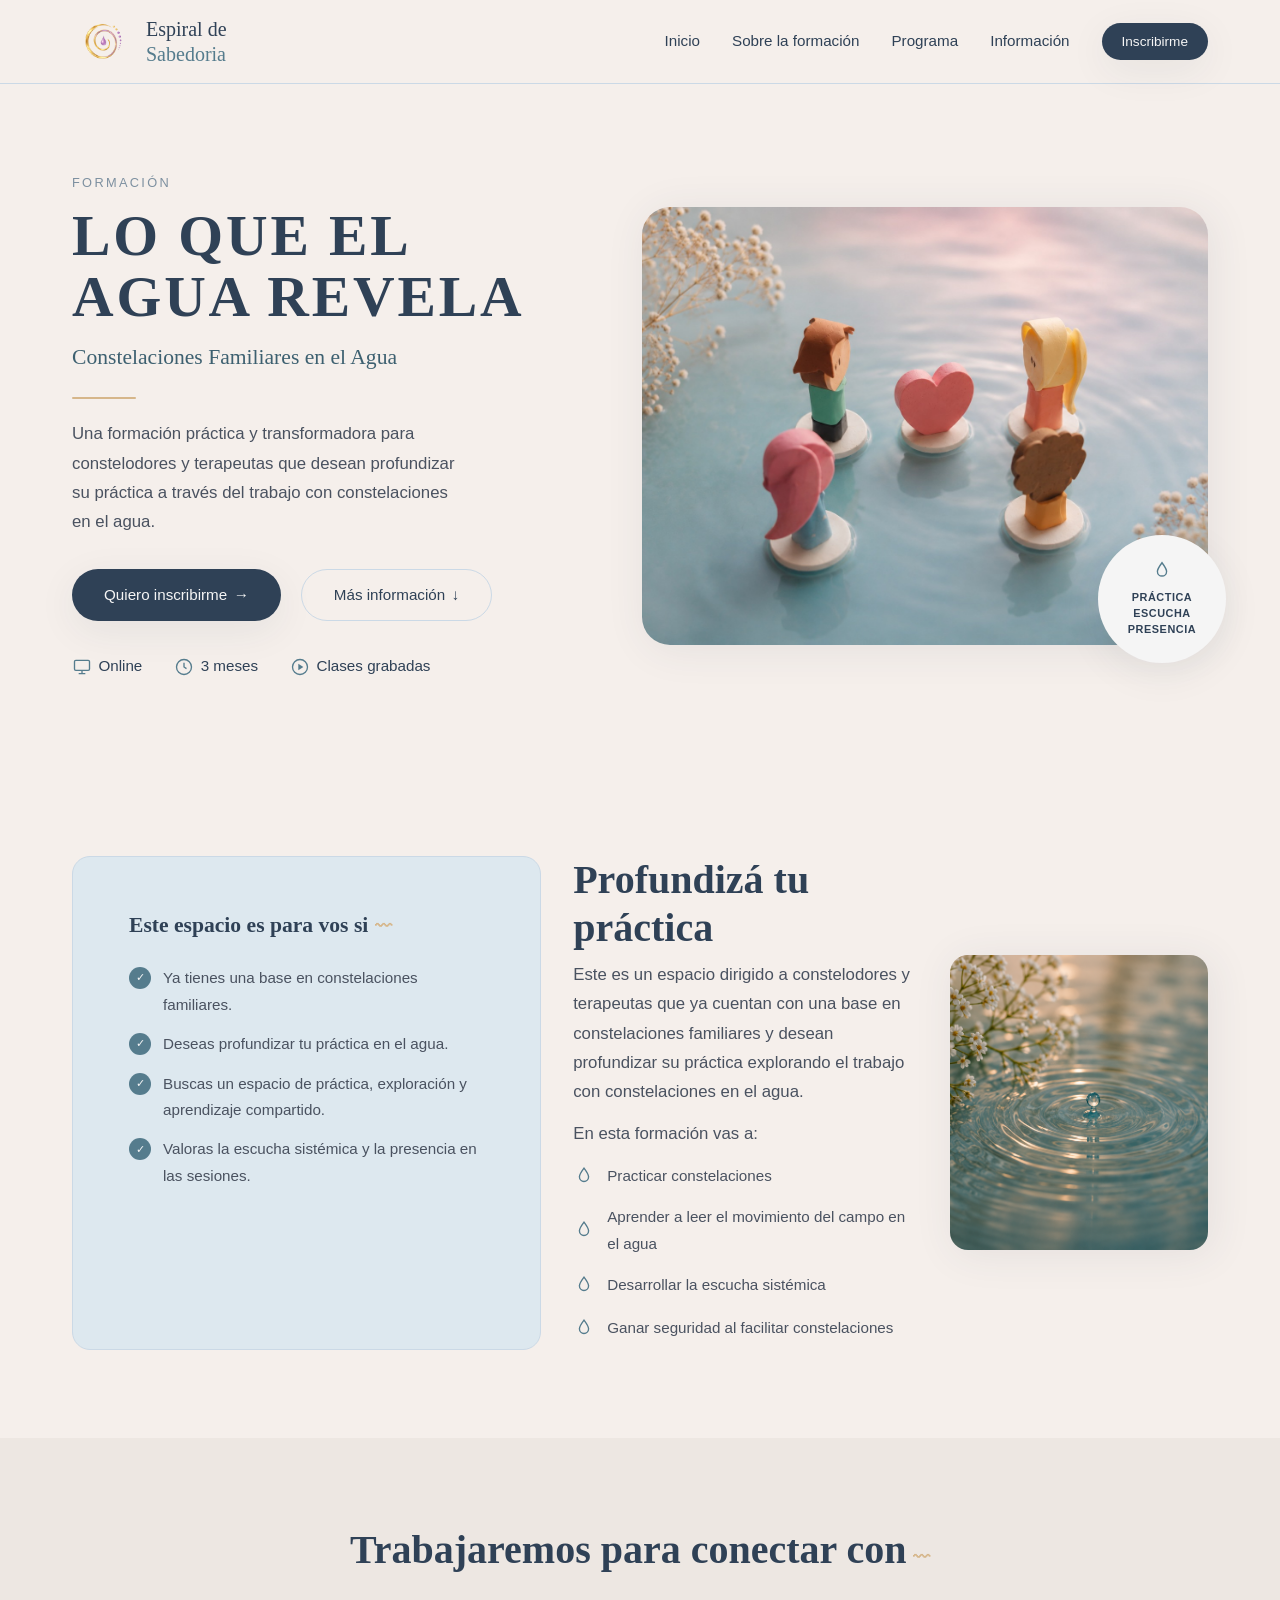
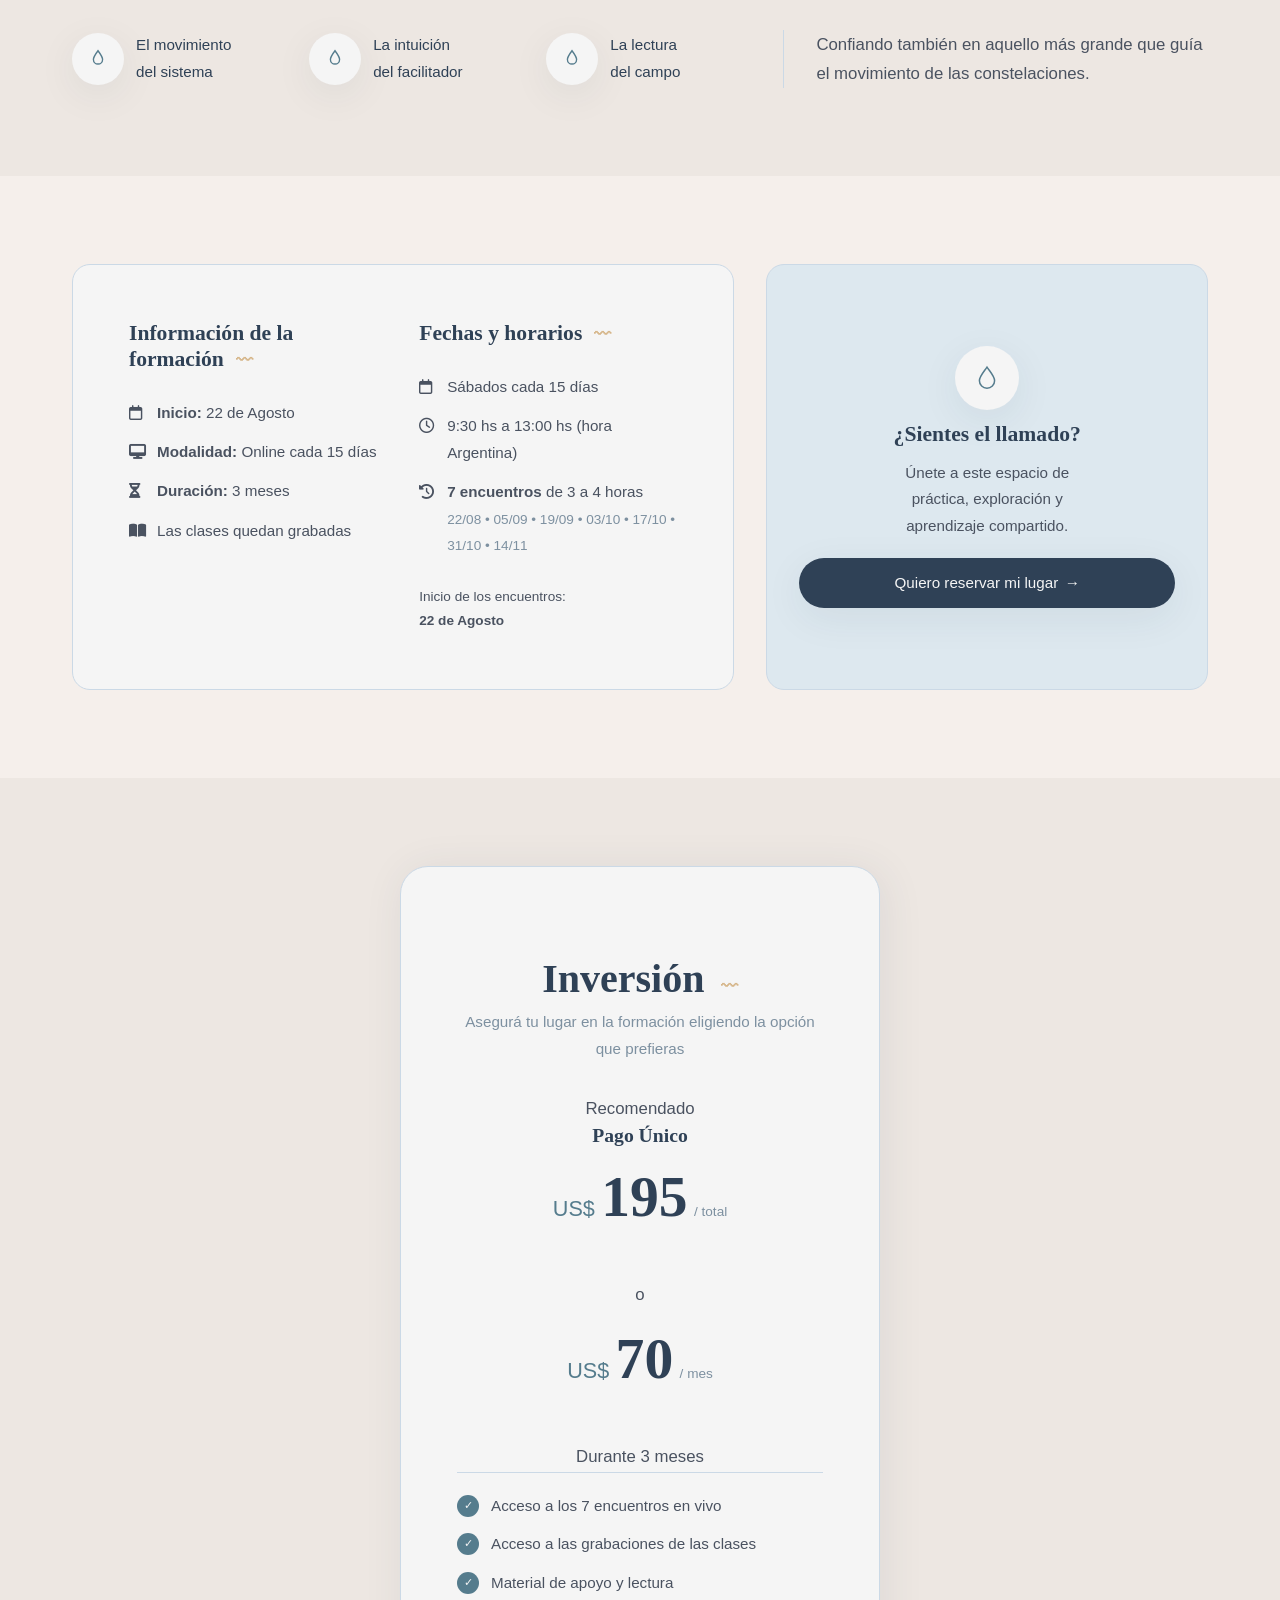
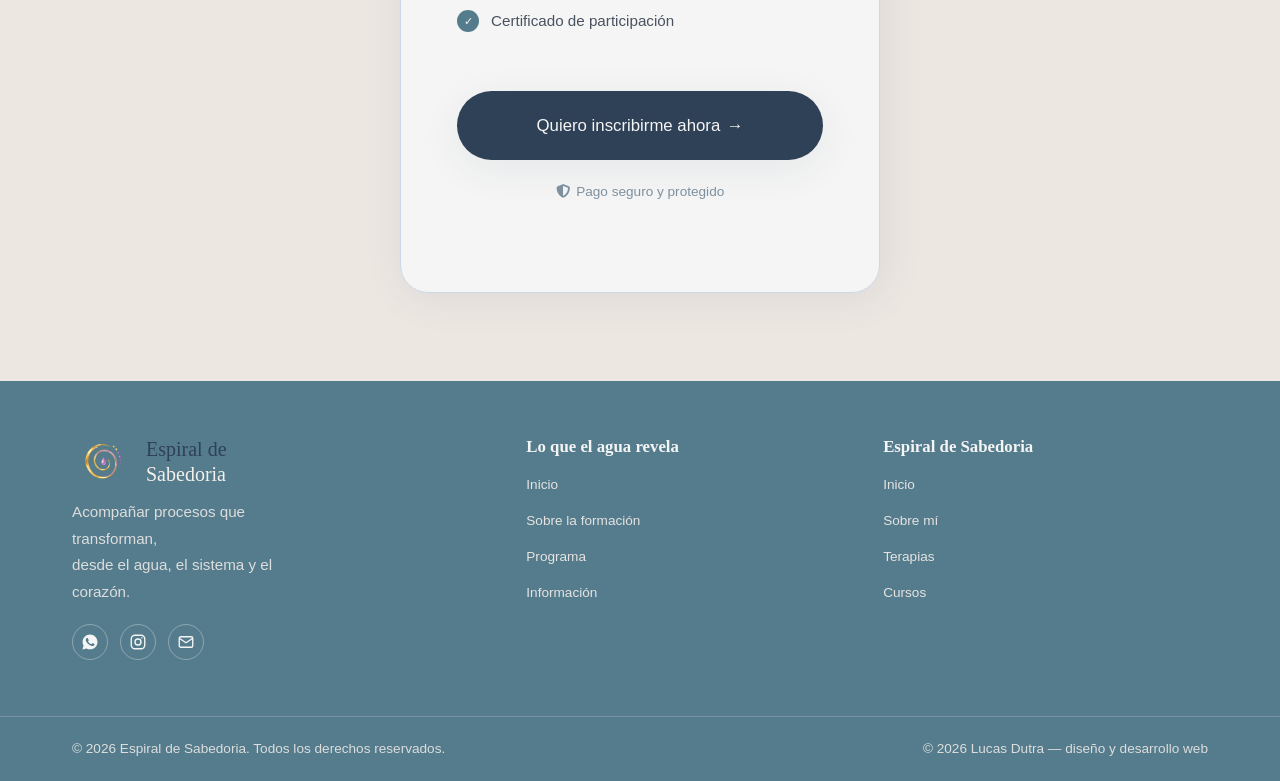
==== index.html @ 0e0653e1 "segunda versão do site" ====
<!DOCTYPE html>
<html lang="es">
<head>
  <meta charset="UTF-8">
  <meta name="viewport" content="width=device-width, initial-scale=1.0">

  <title>Curso de Constelaciones Familiares en el Agua | Formación Online | Espiral de Sabedoria</title>

  <meta
    name="description"
    content="Formación online en Constelaciones Familiares en el Agua para consteladores y terapeutas. Aprende a leer el campo, desarrollar la escucha sistémica y facilitar constelaciones con seguridad."
  >

  <meta
    name="keywords"
    content="Constelaciones Familiares, Constelaciones en el Agua, Curso de Constelaciones, Formación Online, Terapia Sistémica, Espiral de Sabedoria"
  >

  <meta name="robots" content="index, follow">

  <!-- Canonical -->
  <link rel="canonical" href="https://SEU-DOMINIO.com/curso-constelaciones-agua">

  <!-- Open Graph -->
  <meta property="og:type" content="website">
  <meta property="og:locale" content="es_AR">
  <meta property="og:title" content="Curso de Constelaciones Familiares en el Agua | Espiral de Sabedoria">
  <meta
    property="og:description"
    content="Formación online para consteladores y terapeutas que desean profundizar su práctica con Constelaciones Familiares en el Agua."
  >
  <meta property="og:url" content="https://SEU-DOMINIO.com/curso-constelaciones-agua">
  <meta property="og:image" content="https://SEU-DOMINIO.com/images/og-image.jpg">
  <meta property="og:site_name" content="Espiral de Sabedoria">

  <!-- Twitter -->
  <meta name="twitter:card" content="summary_large_image">
  <meta name="twitter:title" content="Curso de Constelaciones Familiares en el Agua">
  <meta
    name="twitter:description"
    content="Formación online para consteladores y terapeutas."
  >
  <meta name="twitter:image" content="https://SEU-DOMINIO.com/images/og-image.jpg">

  <!-- Schema.org -->
  <script type="application/ld+json">
  {
    "@context": "https://schema.org",
    "@type": "Course",
    "name": "Constelaciones Familiares en el Agua",
    "description": "Formación online para consteladores y terapeutas que desean profundizar su práctica mediante el trabajo con constelaciones en el agua.",
    "provider": {
      "@type": "Organization",
      "name": "Espiral de Sabedoria"
    }
  }
  </script>

  <!-- Favicon -->
  <link rel="icon" href="favicon.ico">
  <link rel="apple-touch-icon" href="apple-touch-icon.png">

  <!-- Fonts -->
  <link rel="preconnect" href="https://fonts.googleapis.com">
  <link rel="preconnect" href="https://fonts.gstatic.com" crossorigin>

  <link href="https://fonts.googleapis.com/css2?family=Cormorant+Garamond:wght@500;600;700&family=Jost:wght@300;400;500;600&display=swap" rel="stylesheet">

  <!-- CSS -->
  <link rel="stylesheet" href="style.css">

  <!-- Font Awesome -->
  <link
    rel="stylesheet"
    href="https://cdnjs.cloudflare.com/ajax/libs/font-awesome/6.7.2/css/all.min.css"
  >
</head>
<body>

  <!-- ===================== HEADER ===================== -->
  <header class="header" id="header">
    <div class="container header__inner">
      <a href="#inicio" class="marca">
        <img src="images/logo-spiral.png" alt="" class="marca__icone" width="62" height="52">
        <span class="marca__texto">Espiral de <em>Sabedoria</em></span>
      </a>

      <nav class="nav" id="nav">
        <a href="#inicio">Inicio</a>
        <a href="#sobre">Sobre la formación</a>
        <a href="#programa">Programa</a>
        <a href="#informacion">Información</a>
      </nav>

      <a href="#inversion" class="btn btn--primary btn--sm nav__cta">Inscribirme</a>

      <button class="nav-toggle" id="navToggle" aria-label="Abrir menú" aria-expanded="false">
        <span></span><span></span><span></span>
      </button>
    </div>
  </header>

  <!-- ===================== HERO ===================== -->
  <section class="hero" id="inicio">
    <div class="container hero__grid">
      <div class="hero__content" data-reveal>
        <p class="eyebrow">Formación</p>
        <h1 class="hero__title">Lo que el<br>agua revela</h1>
        <p class="hero__subtitle">Constelaciones Familiares en el Agua</p>
        <span class="divider" aria-hidden="true"></span>

        <p class="hero__text">
          Una formación práctica y transformadora para constelodores y terapeutas
          que desean profundizar su práctica a través del trabajo con constelaciones
          en el agua.
        </p>

        <div class="hero__actions">
          <a href="#inversion" class="btn btn--primary">Quiero inscribirme <span class="arrow">→</span></a>
          <a href="#informacion" class="btn btn--ghost">Más información <span class="arrow-down">↓</span></a>
        </div>

        <ul class="hero__meta">
          <li>
            <svg width="20" height="20" viewBox="0 0 24 24" fill="none" stroke="currentColor" stroke-width="1.6"><rect x="3" y="4" width="18" height="12" rx="1.5"/><path d="M8 20h8M12 16v4"/></svg>
            Online
          </li>
          <li>
            <svg width="20" height="20" viewBox="0 0 24 24" fill="none" stroke="currentColor" stroke-width="1.6"><circle cx="12" cy="12" r="9"/><path d="M12 7v5l3 2"/></svg>
            3 meses
          </li>
          <li>
            <svg width="20" height="20" viewBox="0 0 24 24" fill="none" stroke="currentColor" stroke-width="1.6"><circle cx="12" cy="12" r="9"/><path d="M10 8l6 4-6 4V8z" fill="currentColor" stroke="none"/></svg>
            Clases grabadas
          </li>
        </ul>
      </div>

      <div class="hero__media" data-reveal>
        <div class="hero__image-wrap">
          <img src="images/Image Curso Anne.jpeg"
              alt="Cuenco de cerámica con agua y figuras de madera flotando, representando una constelación familiar en el agua"
              class="hero__image">
          <div class="hero__badge">
            <svg width="22" height="22" viewBox="0 0 24 24" fill="none" stroke="var(--color-accent)" stroke-width="1.5"><path d="M12 3c3 4 5 6.8 5 9.5A5 5 0 1 1 7 12.5C7 9.8 9 7 12 3z"/></svg>
            <span>Práctica<br>Escucha<br>Presencia</span>
          </div>
        </div>
      </div>
    </div>
  </section>

  <!-- ===================== PARA QUIÉN / PROFUNDIZÁ ===================== -->
  <section class="section" id="para-quien">
    <div class="container two-col">
      <div class="card card--muted" data-reveal>
        <h2 class="card__title">Este espacio es para vos si<span class="squiggle">〰</span></h2>
        <ul class="check-list">
          <li><span class="check-icon">✓</span>Ya tienes una base en constelaciones familiares.</li>
          <li><span class="check-icon">✓</span>Deseas profundizar tu práctica en el agua.</li>
          <li><span class="check-icon">✓</span>Buscas un espacio de práctica, exploración y aprendizaje compartido.</li>
          <li><span class="check-icon">✓</span>Valoras la escucha sistémica y la presencia en las sesiones.</li>
        </ul>
      </div>

      <div class="profundiza" id="sobre" data-reveal>
        <div class="profundiza__text">
          <h2 class="section-title" id="who-section-title">Profundizá tu práctica</h2>
          <p>
            Este es un espacio dirigido a constelodores y terapeutas que ya cuentan
            con una base en constelaciones familiares y desean profundizar su práctica
            explorando el trabajo con constelaciones en el agua.
          </p>
          <p class="profundiza__lead">En esta formación vas a:</p>
          <ul class="drop-list">
            <li><span class="drop-icon"> <svg class="dropletIcon" width="22" height="22" viewBox="0 0 24 24" fill="none" stroke="var(--color-accent)" stroke-width="1.5"><path d="M12 3c3 4 5 6.8 5 9.5A5 5 0 1 1 7 12.5C7 9.8 9 7 12 3z"/></svg></span>Practicar constelaciones</li>
            <li><span class="drop-icon"> <svg class="dropletIcon" width="22" height="22" viewBox="0 0 24 24" fill="none" stroke="var(--color-accent)" stroke-width="1.5"><path d="M12 3c3 4 5 6.8 5 9.5A5 5 0 1 1 7 12.5C7 9.8 9 7 12 3z"/></svg></span>Aprender a leer el movimiento del campo en el agua</li>
            <li><span class="drop-icon"> <svg class="dropletIcon" width="22" height="22" viewBox="0 0 24 24" fill="none" stroke="var(--color-accent)" stroke-width="1.5"><path d="M12 3c3 4 5 6.8 5 9.5A5 5 0 1 1 7 12.5C7 9.8 9 7 12 3z"/></svg></span>Desarrollar la escucha sistémica</li>
            <li><span class="drop-icon"> <svg class="dropletIcon" width="22" height="22" viewBox="0 0 24 24" fill="none" stroke="var(--color-accent)" stroke-width="1.5"><path d="M12 3c3 4 5 6.8 5 9.5A5 5 0 1 1 7 12.5C7 9.8 9 7 12 3z"/></svg></span>Ganar seguridad al facilitar constelaciones</li>
          </ul>
        </div>
        <div class="profundiza__media">
          <img src="images/Segunda imagem curso Anne.png"
               alt="Gota de agua cayendo sobre una superficie tranquila, rodeada de pequeñas flores blancas">
        </div>
      </div>
    </div>
  </section>

  <!-- ===================== CONECTAR CON ===================== -->
  <section class="section section--alt" id="programa">
    <div class="container">
      <div class="connect" data-reveal>
        <h2 class="section-title section-title--center">Trabajaremos para conectar con<span class="squiggle">〰</span></h2>

        <div class="connect__grid">
          <div class="connect__items">
            <div class="connect__item">
              <span class="icon-circle">
                <svg width="22" height="22" viewBox="0 0 24 24" fill="none" stroke="var(--color-accent)" stroke-width="1.5"><path d="M12 3c3 4 5 6.8 5 9.5A5 5 0 1 1 7 12.5C7 9.8 9 7 12 3z"/></svg>
              </span>
              <p>El movimiento<br>del sistema</p>
            </div>
            <div class="connect__item">
              <span class="icon-circle">
                <svg width="22" height="22" viewBox="0 0 24 24" fill="none" stroke="var(--color-accent)" stroke-width="1.5"><path d="M12 3c3 4 5 6.8 5 9.5A5 5 0 1 1 7 12.5C7 9.8 9 7 12 3z"/></svg>
              </span>
              <p>La intuición<br>del facilitador</p>
            </div>
            <div class="connect__item">
              <span class="icon-circle">
                <svg width="22" height="22" viewBox="0 0 24 24" fill="none" stroke="var(--color-accent)" stroke-width="1.5"><path d="M12 3c3 4 5 6.8 5 9.5A5 5 0 1 1 7 12.5C7 9.8 9 7 12 3z"/></svg>
              </span>
              <p>La lectura<br>del campo</p>
            </div>
          </div>

          <p class="connect__note">
            Confiando también en aquello más grande que guía el movimiento
            de las constelaciones.
          </p>
        </div>
      </div>
    </div>
  </section>

  <!-- ===================== INFORMACIÓN / FECHAS / CTA ===================== -->
  <section class="section" id="informacion">
    <div class="container info-grid">
     <div class="info-card" data-reveal>

      <div class="info-card__col">
        <h3 class="info-card__title">
          Información de la formación
          <span class="squiggle">〰</span>
        </h3>

        <ul class="info-list">
          <li>
            <span class="info-icon"><i class="fa-regular fa-calendar"></i></span>
            <div>
              <strong>Inicio:</strong> 22 de Agosto
            </div>
          </li>

          <li>
            <span class="info-icon"><i class="fa-solid fa-desktop"></i></span>
            <div>
              <strong>Modalidad:</strong> Online cada 15 días
            </div>
          </li>

          <li>
            <span class="info-icon"><i class="fa-solid fa-hourglass-half"></i></span>
            <div>
              <strong>Duración:</strong> 3 meses
            </div>
          </li>

          <li>
            <span class="info-icon"><i class="fa-solid fa-book-open"></i></span>
            <div>
              Las clases quedan grabadas
            </div>
          </li>
        </ul>
      </div>

      <div class="info-card__col">
        <h3 class="info-card__title">
          Fechas y horarios
          <span class="squiggle">〰</span>
        </h3>

        <ul class="info-list">
          <li>
            <span class="info-icon"><i class="fa-regular fa-calendar"></i></span>
            <div>Sábados cada 15 días</div>
          </li>

          <li>
            <span class="info-icon"><i class="fa-regular fa-clock"></i></span>
            <div>9:30 hs a 13:00 hs (hora Argentina)</div>
          </li>

          <li>
            <span class="info-icon"><i class="fa-solid fa-clock-rotate-left"></i></span>
            <div>
              <strong>7 encuentros</strong> de 3 a 4 horas
              <span class="info-list__dates">
                22/08 • 05/09 • 19/09 • 03/10 • 17/10 • 31/10 • 14/11
              </span>
            </div>
          </li>
        </ul>

        <p class="info-card__footnote">
          Inicio de los encuentros:<br>
          <strong>22 de Agosto</strong>
        </p>
      </div>

    </div>

      <div class="cta-card" id="contacto" data-reveal>
        <span class="icon-circle icon-circle--lg">
          <svg width="26" height="26" viewBox="0 0 24 24" fill="none" stroke="var(--color-accent)" stroke-width="1.4"><path d="M12 2c3.5 5 7 8.6 7 12.5A7 7 0 1 1 5 14.5C5 10.6 8.5 7 12 2z"/></svg>
        </span>
        <h3>¿Sientes el llamado?</h3>
        <p>Únete a este espacio de práctica, exploración y aprendizaje compartido.</p>
        <a class="btn btn--primary btn--block" href="#inversion" rel="noopener">
          Quiero reservar mi lugar <span class="arrow">→</span>
        </a>
      </div>
    </div>
  </section>

  <!-- ===================== INVERSIÓN / PAGAMENTO ===================== -->
  <section class="section section--alt" id="inversion">
    <div class="container">
      <div class="payment-card" data-reveal>
        <div class="payment-card__header">
          <h2 class="payment-card__title">Inversión <span class="squiggle">〰</span></h2>
          <p class="payment-card__subtitle">Asegurá tu lugar en la formación eligiendo la opción que prefieras</p>
        </div>

        <!-- Opções de Pagamento -->
        <div class="payment-options">
          <!-- Opção 1: Pago Único -->
          <div class="payment-option payment-option--featured">
            <div class="payment-option__badge">Recomendado</div>
            <h3 class="payment-option__title">Pago Único</h3>
            <div class="payment-card__price">
              <span class="currency">US$</span>
              <span class="amount">195</span>
              <span class="period">/ total</span>
            </div>
          </div>

          <div class="payment-divider">
            <span>o</span>
          </div>

          <!-- Opção 2: Mensal -->
          <div class="payment-option">
            <div class="payment-card__price">
              <span class="currency">US$</span>
              <span class="amount">70</span>
              <span class="period">/ mes</span>
            </div>
            <p class="payment-option__duration">Durante 3 meses</p>
          </div>
        </div>

        <ul class="check-list payment-card__list">
          <li><span class="check-icon">✓</span> Acceso a los 7 encuentros en vivo</li>
          <li><span class="check-icon">✓</span> Acceso a las grabaciones de las clases</li>
          <li><span class="check-icon">✓</span> Material de apoyo y lectura</li>
          <li><span class="check-icon">✓</span> Certificado de participación</li>
        </ul>

        <div class="payment-card__actions">
          <a class="btn btn--primary btn--block" href="https://wa.me/555196704735?text=Hola,%20quiero%20me%20inscribirme%20al%20curso%20Constelaciones%20Familiares%20en%20el%20Agua" target="_blank" rel="noopener">
            Quiero inscribirme ahora <span class="arrow">→</span>
          </a>
          <p class="payment-card__secure">
            <i class="fa-solid fa-shield-halved"></i> Pago seguro y protegido
          </p>
        </div>
      </div>
    </div>
  </section>

  <!-- ===================== FOOTER ===================== -->
  <footer class="footer" id="preguntas">
  <div class="container footer__grid">

    <div class="footer__brand">
      <a href="index.html" class="marca">
        <img src="images/logo-spiral.png" alt="" class="marca__icone" width="62" height="42">
        <span class="marca__texto__footer">Espiral de <em>Sabedoria</em></span>
      </a>
      <p class="footer__brand-tagline">Acompañar procesos que transforman,<br>desde el agua, el sistema y el corazón.</p>
      <div class="footer__social">
        <a href="https://wa.me/5491112345678" target="_blank" rel="noopener" aria-label="WhatsApp">
          <svg width="18" height="18" viewBox="0 0 24 24" fill="currentColor"><path d="M12.04 2C6.58 2 2.13 6.45 2.13 11.91c0 1.75.46 3.39 1.26 4.81L2 22l5.42-1.36a9.83 9.83 0 0 0 4.62 1.18h.01c5.46 0 9.91-4.45 9.91-9.91C21.96 6.45 17.5 2 12.04 2Zm5.8 14.1c-.24.68-1.4 1.3-1.93 1.35-.5.05-1.02.24-3.44-.72-2.9-1.15-4.77-4.1-4.92-4.29-.14-.19-1.17-1.56-1.17-2.97 0-1.42.74-2.11 1-2.4.26-.29.57-.36.76-.36.19 0 .38 0 .55.01.18.01.42-.07.65.5.24.58.82 2 .89 2.15.07.14.12.31.02.5-.1.19-.15.31-.29.48-.14.17-.3.37-.43.5-.14.14-.29.29-.12.57.17.29.75 1.24 1.62 2 1.11.99 2.05 1.3 2.34 1.44.29.14.46.12.63-.07.17-.19.72-.84.92-1.13.19-.29.38-.24.64-.14.26.1 1.66.78 1.94.93.29.14.48.21.55.33.07.12.07.68-.17 1.36Z"/></svg>
        </a>
        <a href="https://www.instagram.com/anne.jager.tholisticas" target="_blank" rel="noopener" aria-label="Instagram">
          <svg width="18" height="18" viewBox="0 0 24 24" fill="none" stroke="currentColor" stroke-width="1.8"><rect x="3" y="3" width="18" height="18" rx="5"/><circle cx="12" cy="12" r="4"/><circle cx="17.2" cy="6.8" r="1" fill="currentColor" stroke="none"/></svg>
        </a>
        <a href="mailto:anne.espiraldesabiduria@gmail.com" aria-label="Email">
          <svg width="18" height="18" viewBox="0 0 24 24" fill="none" stroke="currentColor" stroke-width="1.8"><rect x="3" y="5" width="18" height="14" rx="2"/><path d="M3 7l9 6 9-6"/></svg>
        </a>
      </div>
    </div>

    <nav class="footer__nav" aria-label="Navegación de esta formación">
      <h3 class="footer__nav-title">Lo que el agua revela</h3>
      <ul class="footer__nav-list">
        <li><a href="#inicio">Inicio</a></li>
        <li><a href="#sobre">Sobre la formación</a></li>
        <li><a href="#programa">Programa</a></li>
        <li><a href="#informacion">Información</a></li>
      </ul>
    </nav>

    <nav class="footer__nav" aria-label="Espiral de Sabedoria">
      <h3 class="footer__nav-title">Espiral de Sabedoria</h3>
      <ul class="footer__nav-list">
        <li><a href="https://espiral-de-sabedoria.vercel.app/#hero" target="_blank">Inicio</a></li>
        <li><a href="https://espiral-de-sabedoria.vercel.app/#sobre" target="_blank">Sobre mí</a></li>
        <li><a href="https://espiral-de-sabedoria.vercel.app/#terapias" target="_blank">Terapias</a></li>
        <li><a href="https://espiral-de-sabedoria.vercel.app/#cursos" target="_blank">Cursos</a></li>
      </ul>
    </nav>

  </div>

  <div class="footer__bottom">
    <div class="container footer__bottom-inner">
      <p>© 2026 Espiral de Sabedoria. Todos los derechos reservados.</p>
      <div class="footer__legal">
        <p>© 2026 Lucas Dutra — diseño y desarrollo web</p>
      </div>
    </div>
  </div>
</footer>

  <script src="script.js"></script>
</body>
</html>
---- style.css ----
/* ==========================================================================
   ESPIRAL DE SABEDORIA — Lo que el agua revela
   Estrutura: tokens > reset > layout > components > sections > responsive
   ========================================================================== */

/* ---------- Tokens ---------- */
:root {
  /* Cores de fundo */
  --color-bg: #F5EFEB;
  --color-bg-alt: #EDE7E2;
  --color-surface: #F5F5F5;

  /* Cores de marca */
  --color-primary: #2F4156;
  --color-accent: #557C8D;
  --color-light-accent: #CBD9E6;
  --color-accent-dark: #3D6070;
  --color-accent-soft: #DDE8EF;
  --color-gold: #D6B68A;

  /* Cores de texto */
  --color-text: #4A5260;
  --color-text-light: #F5F5F5;
  --color-text-muted: #7D90A0;

  /* Utilitárias */
  --color-border: #CBD9E6;
  --color-footer-bg: #557C8D;
  --color-footer-text: #F5EFEB;
  --color-btn-wpp: #25D366;
  --color-box-shadow: rgba(47, 65, 86, 0.08);
  --color-overlay: rgba(47, 65, 86, 0.45);

  /* Tipografia */
  --font-heading: "Playfair Display", "Georgia", serif;
  --font-body: "Inter", "Helvetica Neue", Arial, sans-serif;

  --fs-display: clamp(2.1rem, 1.4rem + 3vw, 3.6rem);
  --fs-h2: clamp(1.6rem, 1.2rem + 1.8vw, 2.5rem);
  --fs-h3: clamp(1.15rem, 1rem + 0.6vw, 1.35rem);
  --fs-eyebrow: 0.8rem;
  --fs-body: clamp(0.95rem, 0.9rem + 0.2vw, 1.05rem);
  --fs-small: 0.85rem;
  --fs-cards: 0.95rem;

  --font-spacing: 0.05em;
  --font-spacing-wide: 0.18em;

  --lh-heading: 1.2;
  --lh-body: 1.75;

  /* Espaçamentos */
  --space-2xs: 0.4rem;
  --space-xs: 0.75rem;
  --space-sm: 1.25rem;
  --space-md: 2rem;
  --space-lg: 3.5rem;
  --space-xl: 5.5rem;

  /* Bordas, raios e sombras */
  --radius-sm: 10px;
  --radius-md: 18px;
  --radius-lg: 28px;
  --radius-pill: 50px;
  --shadow-soft: 0 10px 40px rgba(28, 58, 74, 0.07);
  --shadow-card: 4px 4px 40px 2px var(--color-box-shadow);

  /* Layout */
  --container-max: 1200px;
  --header-height: 84px;

  /* Transições */
  --transition-base: all 0.3s ease;
  --transition-slow: all 0.45s ease;
}

/* ---------- Reset ---------- */
* { box-sizing: border-box; margin: 0; padding: 0; }

html { scroll-behavior: smooth; }

body {
  font-family: var(--font-body);
  font-size: var(--fs-body);
  background: var(--color-bg);
  color: var(--color-text);
  line-height: var(--lh-body);
  -webkit-font-smoothing: antialiased;
}

img { max-width: 100%; display: block; }
a { text-decoration: none; color: inherit; }
ul { list-style: none; }
button { font: inherit; cursor: pointer; border: none; background: none; }

.container {
  max-width: var(--container-max);
  margin-inline: auto;
  padding-inline: var(--space-md);
}

h1, h2, h3 {
  font-family: var(--font-heading);
  color: var(--color-primary);
  line-height: var(--lh-heading);
}

@media (prefers-reduced-motion: reduce) {
  html { scroll-behavior: auto; }
  * { animation-duration: 0.01ms !important; transition-duration: 0.01ms !important; }
}

/* ---------- Reveal on scroll ---------- */
[data-reveal] {
  opacity: 0;
  transform: translateY(18px);
  transition: opacity 700ms ease, transform 700ms ease;
}
[data-reveal].is-visible {
  opacity: 1;
  transform: translateY(0);
}

/* ==========================================================================
   HEADER
   ========================================================================== */
.header {
  position: sticky;
  top: 0;
  z-index: 100;
  background: var(--color-bg);
  border-bottom: 1px solid var(--color-border);
  min-height: var(--header-height);
  display: flex;
  align-items: center;
  transition: var(--transition-base);
}

.header__inner {
  display: flex;
  align-items: center;
  gap: var(--space-md);
  width: 100%;
  padding-block: var(--space-xs);
}

.marca {
    display: inline-flex;
    align-items: center;
    gap: 0.75rem;
}

.marca__icone {
    width: 62px;
    height: 42px;
    flex-shrink: 0;
}

.marca__texto {
    font-family: var(--font-heading);
    font-size: 1.25rem;
    line-height: 1.25;
    color: var(--color-primary);
}

.marca__texto em {
    display: block;
    font-style: normal;
    color: var(--color-accent);
}

.nav {
  display: flex;
  gap: var(--space-md);
  margin-left: auto;
  font-size: var(--fs-cards);
  color: var(--color-primary);
}

.nav a { position: relative; padding-block: var(--space-2xs); transition: var(--transition-base); }
.nav a:hover { color: var(--color-accent); }
.nav a::after {
  content: '';
  position: absolute;
  left: 0; bottom: -2px;
  width: 0; height: 1.5px;
  background: var(--color-accent);
  transition: var(--transition-base);
}
.nav a:hover::after { width: 100%; }

.nav-toggle {
  display: none;
  flex-direction: column;
  gap: 5px;
  width: 26px;
}
.nav-toggle span {
  height: 2px;
  background: var(--color-primary);
  border-radius: 2px;
  transition: var(--transition-base);
}

/* ==========================================================================
   BUTTONS
   ========================================================================== */
.btn {
  display: inline-flex;
  align-items: center;
  justify-content: center;
  gap: var(--space-2xs);
  padding: var(--space-xs) var(--space-md);
  border-radius: var(--radius-pill);
  font-size: var(--fs-cards);
  font-weight: 500;
  transition: var(--transition-base);
  white-space: nowrap;
}

.btn--primary {
  background: var(--color-primary);
  color: var(--color-text-light);
  box-shadow: var(--shadow-soft);
}
.btn--primary:hover { background: var(--color-accent-dark); transform: translateY(-1px); }

.btn--ghost {
  background: transparent;
  color: var(--color-primary);
  border: 1.5px solid var(--color-border);
}
.btn--ghost:hover { background: var(--color-accent-soft); }

.btn--sm { padding: var(--space-2xs) var(--space-sm); font-size: var(--fs-small); }
.btn--block { width: 100%; }

.arrow, .arrow-down { transition: var(--transition-base); }
.btn:hover .arrow { transform: translateX(3px); }
.btn:hover .arrow-down { transform: translateY(3px); }

/* ==========================================================================
   HERO
   ========================================================================== */
.hero { padding-block: var(--space-xl) var(--space-xl); }

.hero__grid {
  display: grid;
  grid-template-columns: 1fr 1.1fr;
  gap: var(--space-lg);
  align-items: center;
}

.eyebrow {
  text-transform: uppercase;
  letter-spacing: var(--font-spacing-wide);
  font-size: var(--fs-eyebrow);
  color: var(--color-text-muted);
  margin-bottom: var(--space-xs);
}

.hero__title {
  font-size: var(--fs-display);
  font-weight: 700;
  line-height: 1.05;
  letter-spacing: var(--font-spacing);
  text-transform: uppercase;
}

.hero__subtitle {
  font-family: var(--font-heading);
  font-size: var(--fs-h3);
  color: var(--color-accent-dark);
  margin-top: var(--space-xs);
}

.divider {
  display: block;
  width: 64px;
  height: 2px;
  background: var(--color-gold);
  margin: var(--space-sm) 0;
  border-radius: 2px;
}

.hero__text {
  max-width: 42ch;
  color: var(--color-text);
  margin-bottom: var(--space-md);
}

.hero__actions {
  display: flex;
  flex-wrap: wrap;
  gap: var(--space-sm);
  margin-bottom: var(--space-md);
}

.hero__meta {
  display: flex;
  flex-wrap: wrap;
  gap: var(--space-md);
  color: var(--color-primary);
  font-size: var(--fs-cards);
}
.hero__meta li { display: flex; align-items: center; gap: var(--space-2xs); }
.hero__meta svg { color: var(--color-accent); }

.hero__media { position: relative; }
.hero__image-wrap { position: relative; }

.hero__image {
  width: 100%;
  aspect-ratio: 4 / 3.1;
  object-fit: cover;
  border-radius: var(--radius-lg);
  box-shadow: var(--shadow-card);
}

.hero__badge {
  position: absolute;
  right: -18px;
  bottom: -18px;
  width: 128px;
  height: 128px;
  background: var(--color-surface);
  border-radius: 50%;
  display: flex;
  flex-direction: column;
  align-items: center;
  justify-content: center;
  gap: var(--space-2xs);
  box-shadow: var(--shadow-soft);
  text-align: center;
  font-size: 0.68rem;
  letter-spacing: var(--font-spacing);
  text-transform: uppercase;
  color: var(--color-primary);
  font-weight: 600;
  line-height: 1.5;
}

/* ==========================================================================
   SHARED SECTION STYLES
   ========================================================================== */
.section { padding-block: var(--space-xl); }
.section--alt { background: var(--color-bg-alt); }

.section-title {
  font-size: var(--fs-h2);
  font-weight: 600;
}
.section-title--center { text-align: center; }

.squiggle {
  color: var(--color-gold);
  font-size: var(--fs-body);
  margin-left: var(--space-2xs);
  display: inline-block;
}

/* ---------- Cards / two-column ---------- */
.two-col {
  display: grid;
  grid-template-columns: 0.85fr 1.15fr;
  gap: var(--space-md);
  align-items: stretch;
}

.card {
  border-radius: var(--radius-md);
  padding: var(--space-lg);
}
.card--muted {
  background: var(--color-accent-soft);
  border: 1px solid var(--color-border);
}
.card__title { font-size: var(--fs-h3); margin-bottom: var(--space-sm); }

.check-list li {
  display: flex;
  align-items: flex-start;
  gap: var(--space-xs);
  padding-block: var(--space-2xs);
  color: var(--color-text);
  font-size: var(--fs-cards);
}
.check-icon {
  flex-shrink: 0;
  width: 22px; height: 22px;
  border-radius: 50%;
  background: var(--color-accent);
  color: var(--color-text-light);
  font-size: 0.7rem;
  display: flex; align-items: center; justify-content: center;
  margin-top: 2px;
}

.profundiza {
  display: grid;
  grid-template-columns: 1.2fr 0.9fr;
  gap: var(--space-md);
  align-items: center;
}
.profundiza__text p { margin-bottom: var(--space-xs); color: var(--color-text); }
.profundiza__lead { color: var(--color-primary); font-weight: 500; margin-bottom: var(--space-2xs) !important; }

.drop-list li {
  display: flex;
  align-items: center;
  gap: var(--space-xs);
  padding-block: var(--space-2xs);
  font-size: var(--fs-cards);
  color: var(--color-text);
}
.drop-icon { font-size: 0.9rem; }

.dropletIcon {
  transform: translateY(20%);
}

.profundiza__media img {
  width: 100%;
  aspect-ratio: 3.5 / 4;
  object-fit: cover;
  border-radius: var(--radius-md);
  box-shadow: var(--shadow-card);
}

/* ---------- Connect section ---------- */
.connect { text-align: center; }
.connect .section-title { margin-bottom: var(--space-lg); }

.connect__grid {
  display: grid;
  grid-template-columns: 1.6fr 1fr;
  gap: var(--space-md);
  align-items: center;
  text-align: left;
}

.connect__items {
  display: flex;
  gap: var(--space-md);
}

.connect__item {
  display: flex;
  align-items: center;
  gap: var(--space-xs);
  flex: 1;
}
.connect__item p { font-size: var(--fs-cards); color: var(--color-primary); font-weight: 500; }

.icon-circle {
  width: 52px; height: 52px;
  border-radius: 50%;
  background: var(--color-surface);
  display: flex; align-items: center; justify-content: center;
  box-shadow: var(--shadow-soft);
  flex-shrink: 0;
}
.icon-circle--lg { width: 64px; height: 64px; }

.connect__note {
  border-left: 1.5px solid var(--color-border);
  padding-left: var(--space-md);
  color: var(--color-text);
  font-size: var(--fs-body);
}

#who-section-title{
  padding-bottom: 0.5rem;
}

/* ---------- Info + CTA grid ---------- */
.info-grid {
  display: grid;
  grid-template-columns: 1.5fr 1fr;
  gap: var(--space-md);
  align-items: stretch;
}

.info-card {
  background: var(--color-surface);
  border: 1px solid var(--color-border);
  border-radius: var(--radius-md);
  padding: var(--space-lg);
  display: grid;
  grid-template-columns: 1fr 1fr;
  gap: var(--space-md);
}

.info-card__title {
  font-size: var(--fs-h3);
  margin-bottom: var(--space-sm);
}

.info-list li {
  display: flex;
  align-items: flex-start;
  gap: var(--space-xs);
  padding-block: var(--space-2xs);
  font-size: var(--fs-cards);
  color: var(--color-text);
}
.info-icon { 
  width: 1rem;
  align-items: center;
  justify-content: center;
  flex-shrink: 0;
}
.info-list__dates { color: var(--color-text-muted); font-size: var(--fs-small); }

.info-card__footnote {
  margin-top: var(--space-sm);
  font-size: var(--fs-small);
  color: var(--color-text);
}

.cta-card {
  background: var(--color-accent-soft);
  border: 1px solid var(--color-border);
  border-radius: var(--radius-md);
  padding: var(--space-lg) var(--space-md);
  display: flex;
  flex-direction: column;
  align-items: center;
  text-align: center;
  gap: var(--space-xs);
  justify-content: center;
}
.cta-card h3 { font-size: var(--fs-h3); }
.cta-card p { color: var(--color-text); font-size: var(--fs-cards); max-width: 26ch; }
.cta-card .btn { margin-top: var(--space-2xs); width: 100%; }


/* ==========================================================================
   PAYMENT CARD
   ========================================================================== */
.payment-card {
  background: var(--color-surface);
  border: 1px solid var(--color-border);
  border-radius: var(--radius-lg);
  padding: var(--space-xl) var(--space-lg);
  max-width: 480px;
  margin-inline: auto;
  box-shadow: var(--shadow-card);
  text-align: center;
}

.payment-card__header {
  margin-bottom: var(--space-md);
}

.payment-card__title {
  font-size: var(--fs-h2);
  margin-bottom: var(--space-2xs);
}

.payment-card__subtitle {
  color: var(--color-text-muted);
  font-size: var(--fs-cards);
}

.payment-card__price {
  font-size: var(--fs-display);
  color: var(--color-primary);
  font-family: var(--font-heading);
  font-weight: 700;
  margin-bottom: var(--space-md);
  display: flex;
  align-items: baseline;
  justify-content: center;
  gap: var(--space-2xs);
}

.payment-card__price .currency {
  font-size: var(--fs-h3);
  color: var(--color-accent);
  font-family: var(--font-body);
  font-weight: 500;
}

.payment-card__price .period {
  font-size: var(--fs-small);
  color: var(--color-text-muted);
  font-family: var(--font-body);
  font-weight: 400;
}

.payment-card__list {
  text-align: left;
  margin-bottom: var(--space-lg);
  display: flex;
  flex-direction: column;
  gap: var(--space-xs);
  padding-top: var(--space-sm);
  border-top: 1px solid var(--color-border);
}

.payment-card__list li {
  padding-block: 0;
}

.payment-card__actions .btn {
  padding-block: var(--space-sm);
  font-size: 1.05rem;
}

.payment-card__secure {
  margin-top: var(--space-sm);
  font-size: var(--fs-small);
  color: var(--color-text-muted);
  display: flex;
  align-items: center;
  justify-content: center;
  gap: var(--space-2xs);
}

/* Responsividade específica para o Card de Pagamento */
@media (max-width: 480px) {
  .payment-card {
    padding: var(--space-lg) var(--space-md);
    border-radius: var(--radius-md);
  }
  .payment-card__price {
    font-size: 2.5rem;
  }
}


/* ==========================================================================
   FOOTER
   ========================================================================== */
.footer { background: var(--color-footer-bg); color: var(--color-footer-text); }

.footer__inner {
  display: flex;
  align-items: center;
  justify-content: space-between;
  gap: var(--space-md);
  padding-block: var(--space-lg);
  flex-wrap: wrap;
}

.brand--footer .brand__name--footer { color: var(--color-text-light); }

.footer__tagline {
  font-family: var(--font-heading);
  font-size: var(--fs-h3);
  text-align: center;
  color: var(--color-footer-text);
  flex: 1;
  min-width: 240px;
}


.marca__texto__footer {
    font-family: var(--font-heading);
    font-size: 1.25rem;
    line-height: 1.25;
    color: var(--color-primary);
}

.marca__texto__footer em {
    display: block;
    font-style: normal;
    color: var(--color-bg);
}

.footer__contact { text-align: right; font-size: var(--fs-cards); }
.footer__contact p { opacity: 0.85; margin-bottom: var(--space-2xs); }

.footer__whatsapp {
  display: inline-flex;
  align-items: center;
  gap: var(--space-2xs);
  font-weight: 600;
  color: var(--color-text-light);
  transition: var(--transition-base);
}
.footer__whatsapp:hover { opacity: 0.8; }
.footer__whatsapp svg { color: var(--color-btn-wpp); }

.footer__bottom { border-top: 1px solid rgba(245, 239, 235, 0.2); }
.footer__bottom-inner {
  display: flex;
  justify-content: space-between;
  align-items: center;
  flex-wrap: wrap;
  gap: var(--space-xs);
  padding-block: var(--space-sm);
  font-size: var(--fs-small);
  opacity: 0.85;
}
.footer__legal { display: flex; gap: var(--space-md); }
.footer__legal a:hover { text-decoration: underline; }

/* ---------- Footer: grid de colunas (substitui o antigo .footer__inner) ---------- */
.footer__grid {
  display: grid;
  grid-template-columns: 1.3fr 1fr 1fr;
  gap: var(--space-lg) var(--space-md);
  padding-block: var(--space-lg);
  align-items: start;
}

.footer__brand {
  display: flex;
  flex-direction: column;
  gap: var(--space-xs);
}

.footer__brand-tagline {
  font-size: var(--fs-cards);
  color: var(--color-footer-text);
  opacity: 0.85;
  max-width: 30ch;
}

.footer__social {
  display: flex;
  gap: var(--space-xs);
  margin-top: var(--space-2xs);
}

.footer__social a {
  display: flex;
  align-items: center;
  justify-content: center;
  width: 36px;
  height: 36px;
  border-radius: 50%;
  border: 1px solid rgba(245, 239, 235, 0.35);
  color: var(--color-text-light);
  transition: var(--transition-base);
}

.footer__social a:hover {
  background: rgba(245, 239, 235, 0.15);
  border-color: var(--color-text-light);
}

.footer__nav-title {
  font-family: var(--font-heading);
  font-size: 1.05rem;
  color: var(--color-text-light);
  margin-bottom: var(--space-xs);
}

.footer__nav-list {
  display: flex;
  flex-direction: column;
  gap: var(--space-2xs);
}

.footer__nav-list a {
  font-size: var(--fs-small);
  color: var(--color-footer-text);
  opacity: 0.9;
  transition: var(--transition-base);
}

.footer__nav-list a:hover {
  opacity: 1;
  color: var(--color-text-light);
  text-decoration: underline;
}

@media (max-width: 760px) {
  .footer__grid {
    grid-template-columns: 1fr;
    text-align: center;
    gap: var(--space-lg);
  }
  .footer__brand { align-items: center; }
  .footer__social { justify-content: center; }
}

/* ==========================================================================
   RESPONSIVE
   ========================================================================== */
@media (max-width: 960px) {
  .hero__grid { grid-template-columns: 1fr; }
  .hero__media { order: -1; }
  .two-col { grid-template-columns: 1fr; }
  .profundiza { grid-template-columns: 1fr; }
  .profundiza__media { order: -1; }
  .connect__grid { grid-template-columns: 1fr; text-align: center; }
  .connect__items { flex-direction: column; gap: var(--space-sm); }
  .connect__note { border-left: none; padding-left: 0; border-top: 1.5px solid var(--color-border); padding-top: var(--space-sm); }
  .info-grid { grid-template-columns: 1fr; }
  .info-card { grid-template-columns: 1fr; }
  .footer__inner { flex-direction: column; text-align: center; }
  .footer__contact { text-align: center; }

  /* --- MENU TOGGLE ATIVO NOS TABLETS --- */
  .nav {
    position: fixed;
    inset: var(--header-height) 0 0 0;
    background: var(--color-bg);
    flex-direction: column;
    align-items: flex-start;
    padding: var(--space-md);
    gap: var(--space-2xs);
    transform: translateX(100%);
    transition: var(--transition-base);
    z-index: 99;
  }
  .nav.is-open { transform: translateX(0); }
  .nav a { padding-block: var(--space-xs); width: 100%; border-bottom: 1px solid var(--color-border); }
  .nav__cta { display: none; }
  .nav-toggle { 
    position: absolute;
    right: 20px;
    display: flex; 
  }
}

@media (max-width: 760px) {
  /* Mantido apenas ajustes de proporção de tela */
  .hero__badge { width: 104px; height: 104px; font-size: 0.6rem; right: 8px; bottom: 8px; }
  .hero { padding-block: var(--space-lg) var(--space-lg); }
  .section { padding-block: var(--space-lg); }
}

/* ---------- Focus visibility ---------- */
a:focus-visible, button:focus-visible {
  outline: 2px solid var(--color-accent);
  outline-offset: 3px;
  border-radius: 4px;
}

/* ==========================================================================
   RESPONSIVE - SMARTPHONES (A partir de 320px)
   ========================================================================== */
@media (max-width: 480px) {
  /* 1. Ajuste de Variáveis */
  :root {
    --space-xl: 3.5rem;
    --space-lg: 2rem;
    --space-md: 1.5rem;
  }

  /* 2. Container e Layout Base */
  .container {
    padding-inline: 1rem;
  }

  /* 3. Header e Marca */
  .header__inner {
    gap: var(--space-xs);
  }
  .marca__icone {
    width: 46px;
    height: auto;
  }
  .marca__texto {
    font-size: 1.1rem;
  }

  /* 4. Hero Section */
  .hero { 
    padding-block: var(--space-lg); 
  }
  .hero__title {
    font-size: clamp(2rem, 9vw, 2.5rem);
  }
  .hero__actions { 
    flex-direction: column; 
    width: 100%; 
  }
  .btn--block, .hero__actions .btn { 
    width: 100%; 
  }
  .hero__meta { 
    flex-direction: column; 
    align-items: flex-start;
    gap: var(--space-sm); /* Consolidado do primeiro bloco de 480px */
  }
  .hero__badge {
    width: 85px;
    height: 85px;
    font-size: 0.55rem;
    right: -5px;
    bottom: -5px;
    padding: 5px;
  }

  /* 5. Cards, Info e Seções */
  .card, .cta-card, .info-card {
    padding: var(--space-md) 1rem;
  }
  .section-title {
    font-size: 1.7rem;
  }
  .profundiza__lead {
    font-size: 1.05rem;
  }
  
  /* 6. Listas e Ícones */
  .info-list li, .check-list li, .drop-list li {
    font-size: 0.95rem;
  }
  .icon-circle {
    width: 46px;
    height: 46px;
  }
  .icon-circle svg {
    width: 20px;
    height: 20px;
  }

  /* 7. Footer */
  .brand__icon svg {
    width: 30px;
    height: 30px;
  }
  .footer__tagline {
    font-size: 1.15rem;
    min-width: 100%;
  }
  .footer__bottom-inner {
    flex-direction: column;
    text-align: center;
    gap: var(--space-sm);
  }
  .footer__legal {
    flex-direction: column;
    gap: var(--space-xs);
  }
}
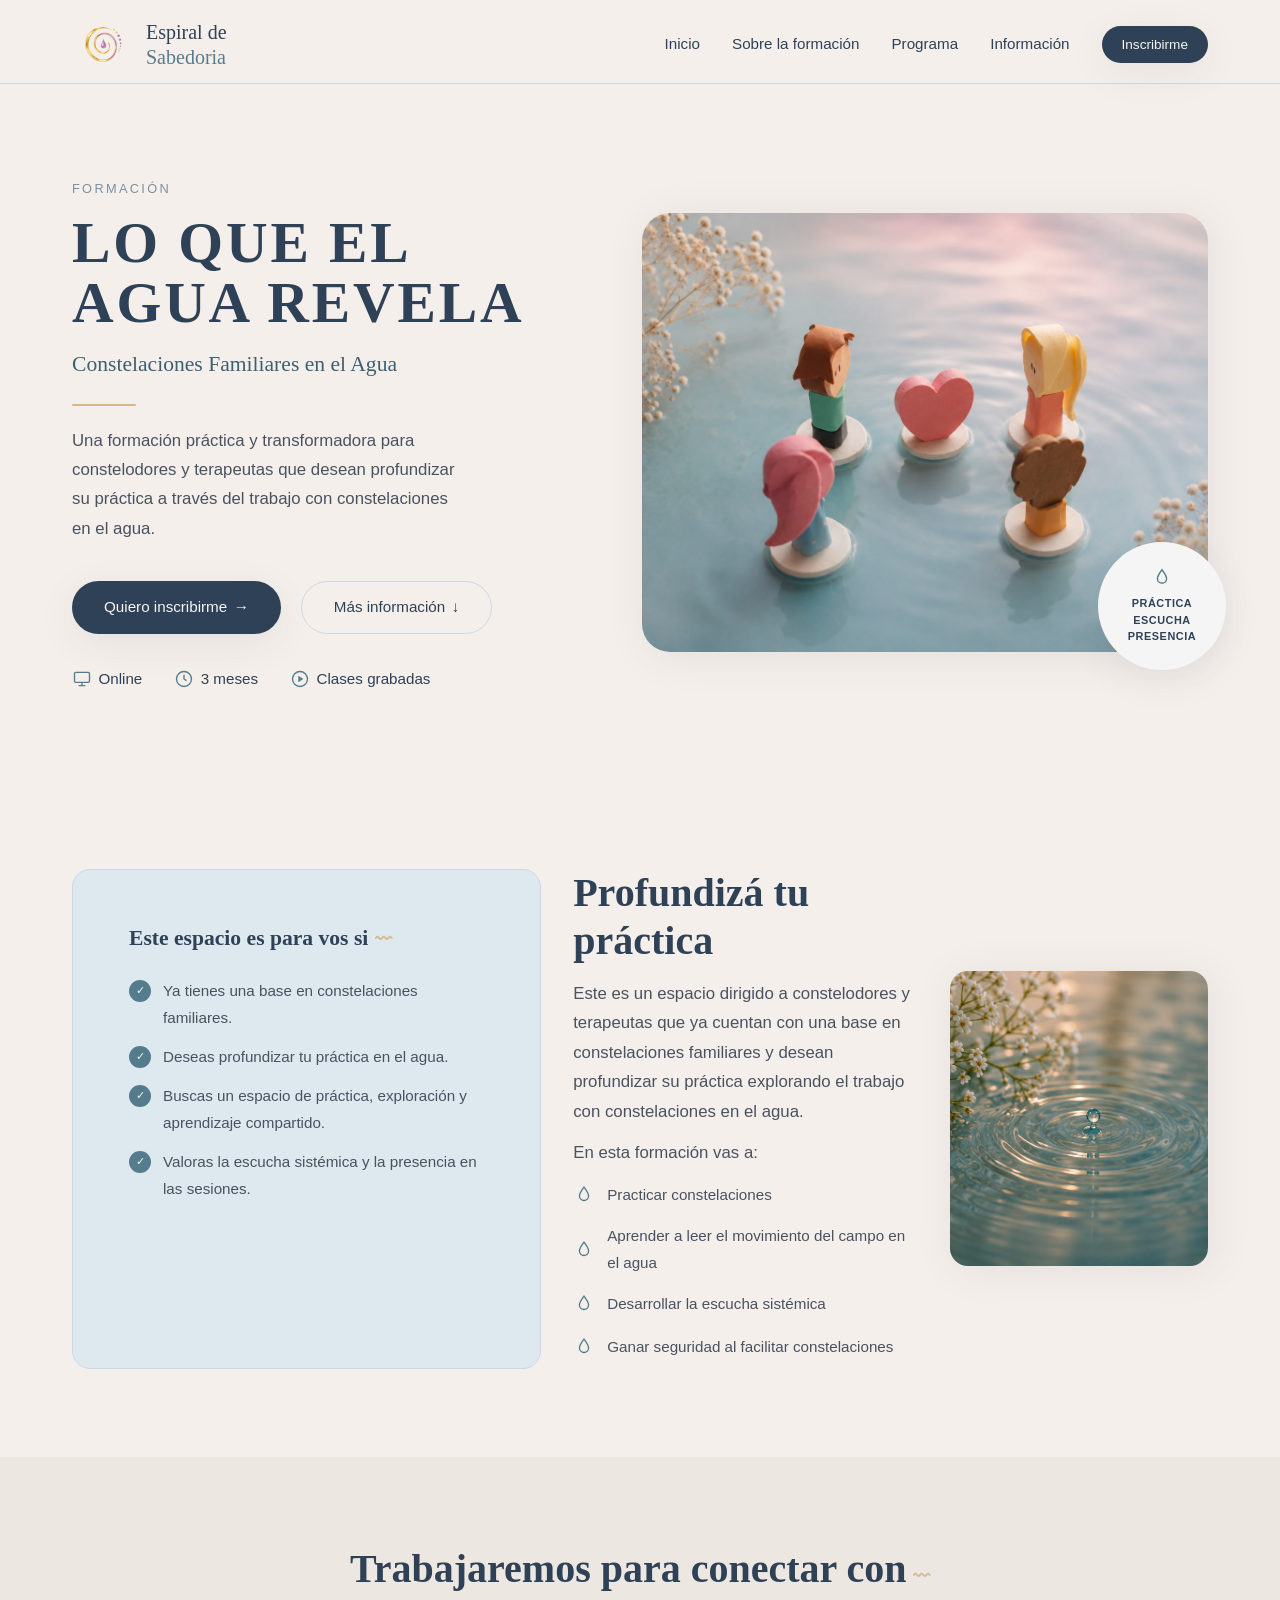
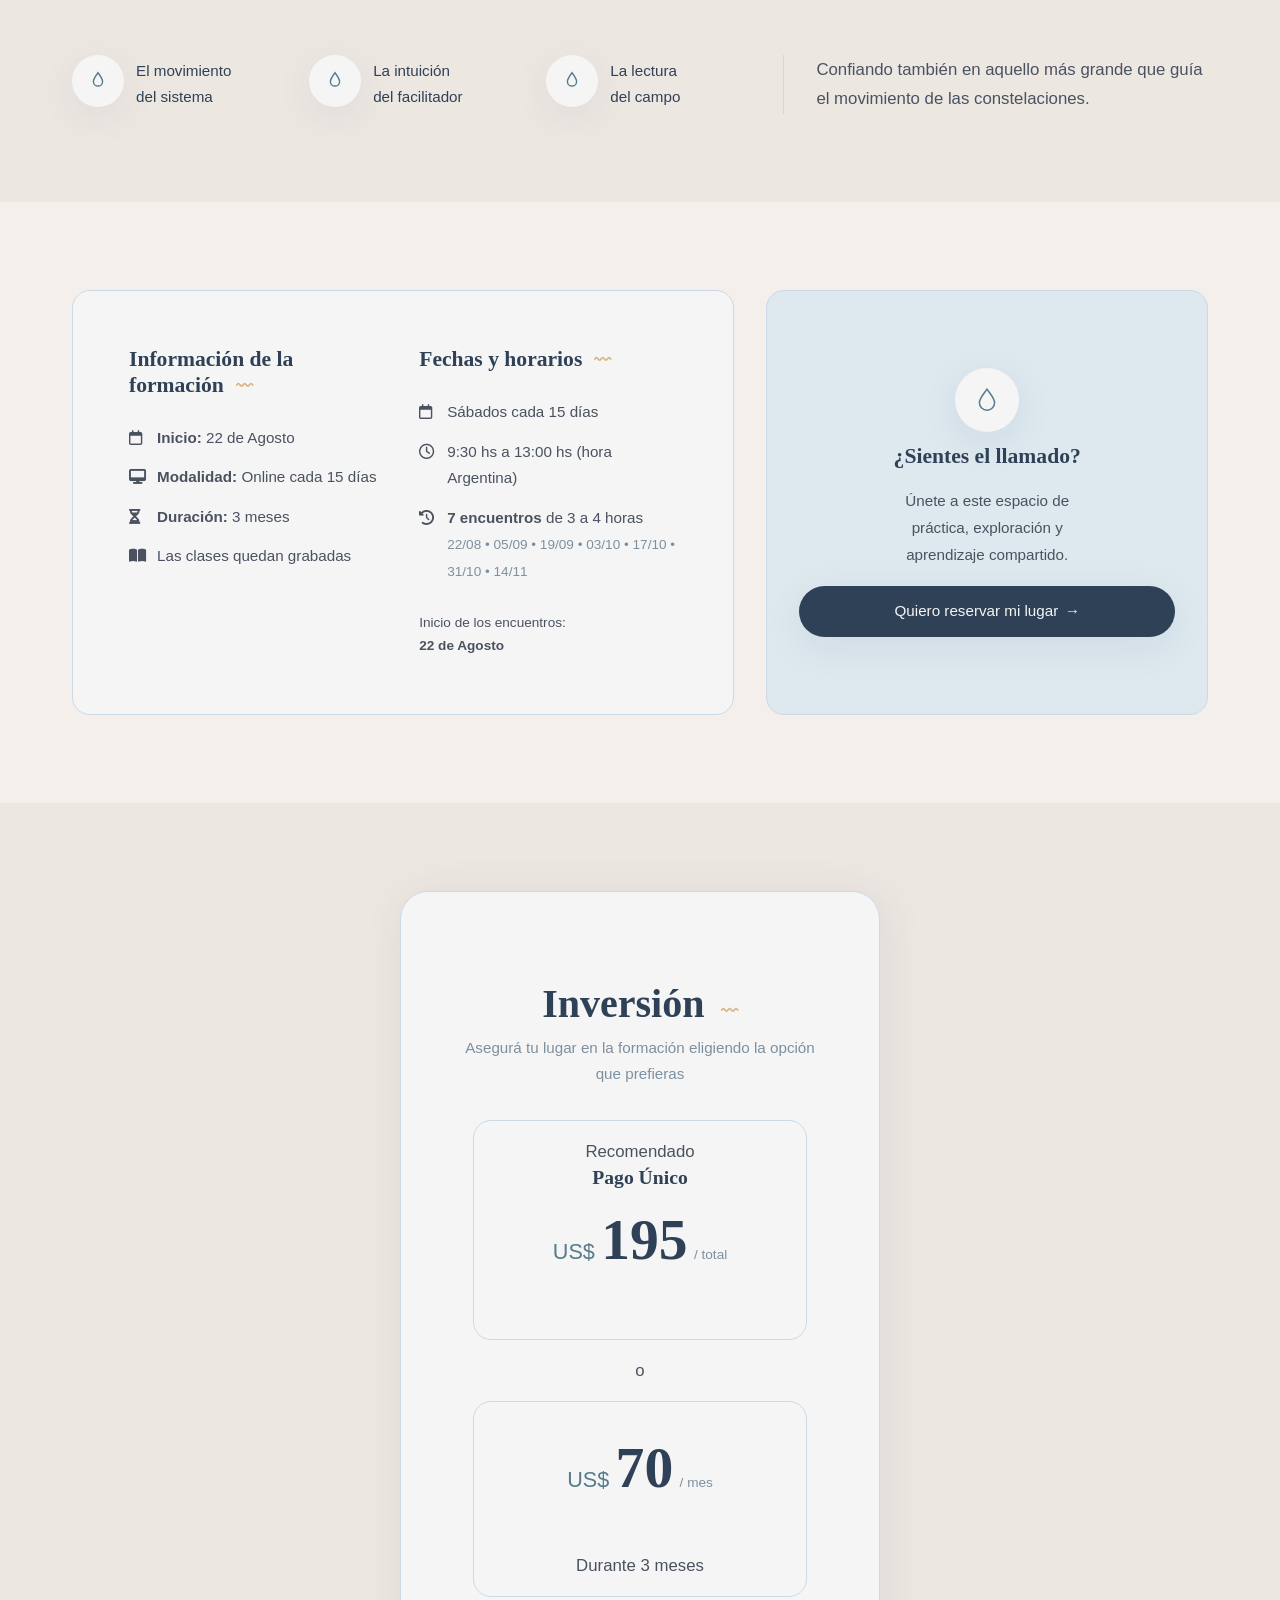
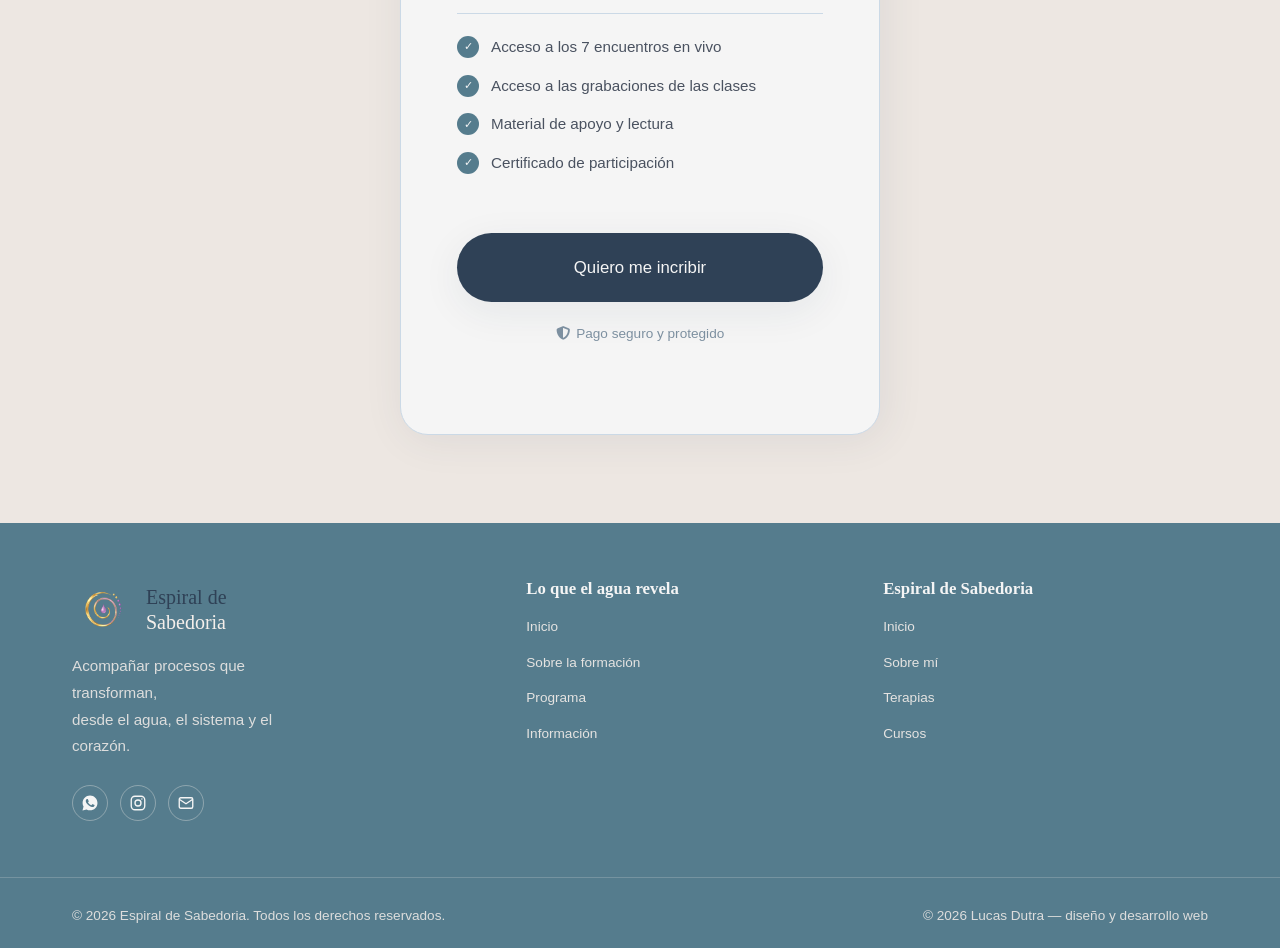
==== commit 38382e0f: "terceira versão do site com meios de pagamento" ====
--- a/index.html
+++ b/index.html
@@ -1,20 +1,17 @@
 <!DOCTYPE html>
 <html lang="es">
+
 <head>
   <meta charset="UTF-8">
   <meta name="viewport" content="width=device-width, initial-scale=1.0">
 
   <title>Curso de Constelaciones Familiares en el Agua | Formación Online | Espiral de Sabedoria</title>
 
-  <meta
-    name="description"
-    content="Formación online en Constelaciones Familiares en el Agua para consteladores y terapeutas. Aprende a leer el campo, desarrollar la escucha sistémica y facilitar constelaciones con seguridad."
-  >
-
-  <meta
-    name="keywords"
-    content="Constelaciones Familiares, Constelaciones en el Agua, Curso de Constelaciones, Formación Online, Terapia Sistémica, Espiral de Sabedoria"
-  >
+  <meta name="description"
+    content="Formación online en Constelaciones Familiares en el Agua para consteladores y terapeutas. Aprende a leer el campo, desarrollar la escucha sistémica y facilitar constelaciones con seguridad.">
+
+  <meta name="keywords"
+    content="Constelaciones Familiares, Constelaciones en el Agua, Curso de Constelaciones, Formación Online, Terapia Sistémica, Espiral de Sabedoria">
 
   <meta name="robots" content="index, follow">
 
@@ -25,10 +22,8 @@
   <meta property="og:type" content="website">
   <meta property="og:locale" content="es_AR">
   <meta property="og:title" content="Curso de Constelaciones Familiares en el Agua | Espiral de Sabedoria">
-  <meta
-    property="og:description"
-    content="Formación online para consteladores y terapeutas que desean profundizar su práctica con Constelaciones Familiares en el Agua."
-  >
+  <meta property="og:description"
+    content="Formación online para consteladores y terapeutas que desean profundizar su práctica con Constelaciones Familiares en el Agua.">
   <meta property="og:url" content="https://SEU-DOMINIO.com/curso-constelaciones-agua">
   <meta property="og:image" content="https://SEU-DOMINIO.com/images/og-image.jpg">
   <meta property="og:site_name" content="Espiral de Sabedoria">
@@ -36,10 +31,7 @@
   <!-- Twitter -->
   <meta name="twitter:card" content="summary_large_image">
   <meta name="twitter:title" content="Curso de Constelaciones Familiares en el Agua">
-  <meta
-    name="twitter:description"
-    content="Formación online para consteladores y terapeutas."
-  >
+  <meta name="twitter:description" content="Formación online para consteladores y terapeutas.">
   <meta name="twitter:image" content="https://SEU-DOMINIO.com/images/og-image.jpg">
 
   <!-- Schema.org -->
@@ -64,17 +56,17 @@
   <link rel="preconnect" href="https://fonts.googleapis.com">
   <link rel="preconnect" href="https://fonts.gstatic.com" crossorigin>
 
-  <link href="https://fonts.googleapis.com/css2?family=Cormorant+Garamond:wght@500;600;700&family=Jost:wght@300;400;500;600&display=swap" rel="stylesheet">
+  <link
+    href="https://fonts.googleapis.com/css2?family=Cormorant+Garamond:wght@500;600;700&family=Jost:wght@300;400;500;600&display=swap"
+    rel="stylesheet">
 
   <!-- CSS -->
   <link rel="stylesheet" href="style.css">
 
   <!-- Font Awesome -->
-  <link
-    rel="stylesheet"
-    href="https://cdnjs.cloudflare.com/ajax/libs/font-awesome/6.7.2/css/all.min.css"
-  >
+  <link rel="stylesheet" href="https://cdnjs.cloudflare.com/ajax/libs/font-awesome/6.7.2/css/all.min.css">
 </head>
+
 <body>
 
   <!-- ===================== HEADER ===================== -->
@@ -122,15 +114,24 @@
 
         <ul class="hero__meta">
           <li>
-            <svg width="20" height="20" viewBox="0 0 24 24" fill="none" stroke="currentColor" stroke-width="1.6"><rect x="3" y="4" width="18" height="12" rx="1.5"/><path d="M8 20h8M12 16v4"/></svg>
+            <svg width="20" height="20" viewBox="0 0 24 24" fill="none" stroke="currentColor" stroke-width="1.6">
+              <rect x="3" y="4" width="18" height="12" rx="1.5" />
+              <path d="M8 20h8M12 16v4" />
+            </svg>
             Online
           </li>
           <li>
-            <svg width="20" height="20" viewBox="0 0 24 24" fill="none" stroke="currentColor" stroke-width="1.6"><circle cx="12" cy="12" r="9"/><path d="M12 7v5l3 2"/></svg>
+            <svg width="20" height="20" viewBox="0 0 24 24" fill="none" stroke="currentColor" stroke-width="1.6">
+              <circle cx="12" cy="12" r="9" />
+              <path d="M12 7v5l3 2" />
+            </svg>
             3 meses
           </li>
           <li>
-            <svg width="20" height="20" viewBox="0 0 24 24" fill="none" stroke="currentColor" stroke-width="1.6"><circle cx="12" cy="12" r="9"/><path d="M10 8l6 4-6 4V8z" fill="currentColor" stroke="none"/></svg>
+            <svg width="20" height="20" viewBox="0 0 24 24" fill="none" stroke="currentColor" stroke-width="1.6">
+              <circle cx="12" cy="12" r="9" />
+              <path d="M10 8l6 4-6 4V8z" fill="currentColor" stroke="none" />
+            </svg>
             Clases grabadas
           </li>
         </ul>
@@ -139,10 +140,12 @@
       <div class="hero__media" data-reveal>
         <div class="hero__image-wrap">
           <img src="images/Image Curso Anne.jpeg"
-              alt="Cuenco de cerámica con agua y figuras de madera flotando, representando una constelación familiar en el agua"
-              class="hero__image">
+            alt="Cuenco de cerámica con agua y figuras de madera flotando, representando una constelación familiar en el agua"
+            class="hero__image">
           <div class="hero__badge">
-            <svg width="22" height="22" viewBox="0 0 24 24" fill="none" stroke="var(--color-accent)" stroke-width="1.5"><path d="M12 3c3 4 5 6.8 5 9.5A5 5 0 1 1 7 12.5C7 9.8 9 7 12 3z"/></svg>
+            <svg width="22" height="22" viewBox="0 0 24 24" fill="none" stroke="var(--color-accent)" stroke-width="1.5">
+              <path d="M12 3c3 4 5 6.8 5 9.5A5 5 0 1 1 7 12.5C7 9.8 9 7 12 3z" />
+            </svg>
             <span>Práctica<br>Escucha<br>Presencia</span>
           </div>
         </div>
@@ -173,15 +176,27 @@
           </p>
           <p class="profundiza__lead">En esta formación vas a:</p>
           <ul class="drop-list">
-            <li><span class="drop-icon"> <svg class="dropletIcon" width="22" height="22" viewBox="0 0 24 24" fill="none" stroke="var(--color-accent)" stroke-width="1.5"><path d="M12 3c3 4 5 6.8 5 9.5A5 5 0 1 1 7 12.5C7 9.8 9 7 12 3z"/></svg></span>Practicar constelaciones</li>
-            <li><span class="drop-icon"> <svg class="dropletIcon" width="22" height="22" viewBox="0 0 24 24" fill="none" stroke="var(--color-accent)" stroke-width="1.5"><path d="M12 3c3 4 5 6.8 5 9.5A5 5 0 1 1 7 12.5C7 9.8 9 7 12 3z"/></svg></span>Aprender a leer el movimiento del campo en el agua</li>
-            <li><span class="drop-icon"> <svg class="dropletIcon" width="22" height="22" viewBox="0 0 24 24" fill="none" stroke="var(--color-accent)" stroke-width="1.5"><path d="M12 3c3 4 5 6.8 5 9.5A5 5 0 1 1 7 12.5C7 9.8 9 7 12 3z"/></svg></span>Desarrollar la escucha sistémica</li>
-            <li><span class="drop-icon"> <svg class="dropletIcon" width="22" height="22" viewBox="0 0 24 24" fill="none" stroke="var(--color-accent)" stroke-width="1.5"><path d="M12 3c3 4 5 6.8 5 9.5A5 5 0 1 1 7 12.5C7 9.8 9 7 12 3z"/></svg></span>Ganar seguridad al facilitar constelaciones</li>
+            <li><span class="drop-icon"> <svg class="dropletIcon" width="22" height="22" viewBox="0 0 24 24" fill="none"
+                  stroke="var(--color-accent)" stroke-width="1.5">
+                  <path d="M12 3c3 4 5 6.8 5 9.5A5 5 0 1 1 7 12.5C7 9.8 9 7 12 3z" />
+                </svg></span>Practicar constelaciones</li>
+            <li><span class="drop-icon"> <svg class="dropletIcon" width="22" height="22" viewBox="0 0 24 24" fill="none"
+                  stroke="var(--color-accent)" stroke-width="1.5">
+                  <path d="M12 3c3 4 5 6.8 5 9.5A5 5 0 1 1 7 12.5C7 9.8 9 7 12 3z" />
+                </svg></span>Aprender a leer el movimiento del campo en el agua</li>
+            <li><span class="drop-icon"> <svg class="dropletIcon" width="22" height="22" viewBox="0 0 24 24" fill="none"
+                  stroke="var(--color-accent)" stroke-width="1.5">
+                  <path d="M12 3c3 4 5 6.8 5 9.5A5 5 0 1 1 7 12.5C7 9.8 9 7 12 3z" />
+                </svg></span>Desarrollar la escucha sistémica</li>
+            <li><span class="drop-icon"> <svg class="dropletIcon" width="22" height="22" viewBox="0 0 24 24" fill="none"
+                  stroke="var(--color-accent)" stroke-width="1.5">
+                  <path d="M12 3c3 4 5 6.8 5 9.5A5 5 0 1 1 7 12.5C7 9.8 9 7 12 3z" />
+                </svg></span>Ganar seguridad al facilitar constelaciones</li>
           </ul>
         </div>
         <div class="profundiza__media">
           <img src="images/Segunda imagem curso Anne.png"
-               alt="Gota de agua cayendo sobre una superficie tranquila, rodeada de pequeñas flores blancas">
+            alt="Gota de agua cayendo sobre una superficie tranquila, rodeada de pequeñas flores blancas">
         </div>
       </div>
     </div>
@@ -191,25 +206,35 @@
   <section class="section section--alt" id="programa">
     <div class="container">
       <div class="connect" data-reveal>
-        <h2 class="section-title section-title--center">Trabajaremos para conectar con<span class="squiggle">〰</span></h2>
+        <h2 class="section-title section-title--center">Trabajaremos para conectar con<span class="squiggle">〰</span>
+        </h2>
 
         <div class="connect__grid">
           <div class="connect__items">
             <div class="connect__item">
               <span class="icon-circle">
-                <svg width="22" height="22" viewBox="0 0 24 24" fill="none" stroke="var(--color-accent)" stroke-width="1.5"><path d="M12 3c3 4 5 6.8 5 9.5A5 5 0 1 1 7 12.5C7 9.8 9 7 12 3z"/></svg>
+                <svg width="22" height="22" viewBox="0 0 24 24" fill="none" stroke="var(--color-accent)"
+                  stroke-width="1.5">
+                  <path d="M12 3c3 4 5 6.8 5 9.5A5 5 0 1 1 7 12.5C7 9.8 9 7 12 3z" />
+                </svg>
               </span>
               <p>El movimiento<br>del sistema</p>
             </div>
             <div class="connect__item">
               <span class="icon-circle">
-                <svg width="22" height="22" viewBox="0 0 24 24" fill="none" stroke="var(--color-accent)" stroke-width="1.5"><path d="M12 3c3 4 5 6.8 5 9.5A5 5 0 1 1 7 12.5C7 9.8 9 7 12 3z"/></svg>
+                <svg width="22" height="22" viewBox="0 0 24 24" fill="none" stroke="var(--color-accent)"
+                  stroke-width="1.5">
+                  <path d="M12 3c3 4 5 6.8 5 9.5A5 5 0 1 1 7 12.5C7 9.8 9 7 12 3z" />
+                </svg>
               </span>
               <p>La intuición<br>del facilitador</p>
             </div>
             <div class="connect__item">
               <span class="icon-circle">
-                <svg width="22" height="22" viewBox="0 0 24 24" fill="none" stroke="var(--color-accent)" stroke-width="1.5"><path d="M12 3c3 4 5 6.8 5 9.5A5 5 0 1 1 7 12.5C7 9.8 9 7 12 3z"/></svg>
+                <svg width="22" height="22" viewBox="0 0 24 24" fill="none" stroke="var(--color-accent)"
+                  stroke-width="1.5">
+                  <path d="M12 3c3 4 5 6.8 5 9.5A5 5 0 1 1 7 12.5C7 9.8 9 7 12 3z" />
+                </svg>
               </span>
               <p>La lectura<br>del campo</p>
             </div>
@@ -227,84 +252,86 @@
   <!-- ===================== INFORMACIÓN / FECHAS / CTA ===================== -->
   <section class="section" id="informacion">
     <div class="container info-grid">
-     <div class="info-card" data-reveal>
-
-      <div class="info-card__col">
-        <h3 class="info-card__title">
-          Información de la formación
-          <span class="squiggle">〰</span>
-        </h3>
-
-        <ul class="info-list">
-          <li>
-            <span class="info-icon"><i class="fa-regular fa-calendar"></i></span>
-            <div>
-              <strong>Inicio:</strong> 22 de Agosto
-            </div>
-          </li>
-
-          <li>
-            <span class="info-icon"><i class="fa-solid fa-desktop"></i></span>
-            <div>
-              <strong>Modalidad:</strong> Online cada 15 días
-            </div>
-          </li>
-
-          <li>
-            <span class="info-icon"><i class="fa-solid fa-hourglass-half"></i></span>
-            <div>
-              <strong>Duración:</strong> 3 meses
-            </div>
-          </li>
-
-          <li>
-            <span class="info-icon"><i class="fa-solid fa-book-open"></i></span>
-            <div>
-              Las clases quedan grabadas
-            </div>
-          </li>
-        </ul>
-      </div>
-
-      <div class="info-card__col">
-        <h3 class="info-card__title">
-          Fechas y horarios
-          <span class="squiggle">〰</span>
-        </h3>
-
-        <ul class="info-list">
-          <li>
-            <span class="info-icon"><i class="fa-regular fa-calendar"></i></span>
-            <div>Sábados cada 15 días</div>
-          </li>
-
-          <li>
-            <span class="info-icon"><i class="fa-regular fa-clock"></i></span>
-            <div>9:30 hs a 13:00 hs (hora Argentina)</div>
-          </li>
-
-          <li>
-            <span class="info-icon"><i class="fa-solid fa-clock-rotate-left"></i></span>
-            <div>
-              <strong>7 encuentros</strong> de 3 a 4 horas
-              <span class="info-list__dates">
-                22/08 • 05/09 • 19/09 • 03/10 • 17/10 • 31/10 • 14/11
-              </span>
-            </div>
-          </li>
-        </ul>
-
-        <p class="info-card__footnote">
-          Inicio de los encuentros:<br>
-          <strong>22 de Agosto</strong>
-        </p>
-      </div>
-
-    </div>
+      <div class="info-card" data-reveal>
+
+        <div class="info-card__col">
+          <h3 class="info-card__title">
+            Información de la formación
+            <span class="squiggle">〰</span>
+          </h3>
+
+          <ul class="info-list">
+            <li>
+              <span class="info-icon"><i class="fa-regular fa-calendar"></i></span>
+              <div>
+                <strong>Inicio:</strong> 22 de Agosto
+              </div>
+            </li>
+
+            <li>
+              <span class="info-icon"><i class="fa-solid fa-desktop"></i></span>
+              <div>
+                <strong>Modalidad:</strong> Online cada 15 días
+              </div>
+            </li>
+
+            <li>
+              <span class="info-icon"><i class="fa-solid fa-hourglass-half"></i></span>
+              <div>
+                <strong>Duración:</strong> 3 meses
+              </div>
+            </li>
+
+            <li>
+              <span class="info-icon"><i class="fa-solid fa-book-open"></i></span>
+              <div>
+                Las clases quedan grabadas
+              </div>
+            </li>
+          </ul>
+        </div>
+
+        <div class="info-card__col">
+          <h3 class="info-card__title">
+            Fechas y horarios
+            <span class="squiggle">〰</span>
+          </h3>
+
+          <ul class="info-list">
+            <li>
+              <span class="info-icon"><i class="fa-regular fa-calendar"></i></span>
+              <div>Sábados cada 15 días</div>
+            </li>
+
+            <li>
+              <span class="info-icon"><i class="fa-regular fa-clock"></i></span>
+              <div>9:30 hs a 13:00 hs (hora Argentina)</div>
+            </li>
+
+            <li>
+              <span class="info-icon"><i class="fa-solid fa-clock-rotate-left"></i></span>
+              <div>
+                <strong>7 encuentros</strong> de 3 a 4 horas
+                <span class="info-list__dates">
+                  22/08 • 05/09 • 19/09 • 03/10 • 17/10 • 31/10 • 14/11
+                </span>
+              </div>
+            </li>
+          </ul>
+
+          <p class="info-card__footnote">
+            Inicio de los encuentros:<br>
+            <strong>22 de Agosto</strong>
+          </p>
+        </div>
+
+      </div>
 
       <div class="cta-card" id="contacto" data-reveal>
         <span class="icon-circle icon-circle--lg">
-          <svg width="26" height="26" viewBox="0 0 24 24" fill="none" stroke="var(--color-accent)" stroke-width="1.4"><path d="M12 2c3.5 5 7 8.6 7 12.5A7 7 0 1 1 5 14.5C5 10.6 8.5 7 12 2z"/></svg>
+          <svg width="26" height="26" viewBox="0 0 24 24" fill="none" stroke="var(--color-accent)" stroke-width="1.4">
+            <path d="M12 2c3.5 5 7 8.6 7 12.5A7 7 0 1 1 5 14.5C5 10.6 8.5 7 12 2z" />
+          </svg>
         </span>
         <h3>¿Sientes el llamado?</h3>
         <p>Únete a este espacio de práctica, exploración y aprendizaje compartido.</p>
@@ -360,72 +387,137 @@
         </ul>
 
         <div class="payment-card__actions">
-          <a class="btn btn--primary btn--block" href="https://wa.me/555196704735?text=Hola,%20quiero%20me%20inscribirme%20al%20curso%20Constelaciones%20Familiares%20en%20el%20Agua" target="_blank" rel="noopener">
+          <!-- <a class="btn btn--primary btn--block"
+            href="https://wa.me/555196704735?text=Hola,%20quiero%20me%20inscribirme%20al%20curso%20Constelaciones%20Familiares%20en%20el%20Agua"
+            target="_blank" rel="noopener">
             Quiero inscribirme ahora <span class="arrow">→</span>
-          </a>
+          </a> -->
+          <button class=" btn btn--primary btn--block" onclick="abrirModalPagamento()"> Quiero me incribir</button>
+
           <p class="payment-card__secure">
             <i class="fa-solid fa-shield-halved"></i> Pago seguro y protegido
           </p>
         </div>
       </div>
+
+      <!--  ============= MODAL DE PAGAMENTO =============  -->
+      <div id="modalPagamento" class="modal-overlay">
+        <div class="modal-content">
+          <h3>Elige la forma de pago</h3>
+          <p>El valor puede aparecer en Reales Brasileños ya que mi cuenta es de Brasil.</p>
+
+          <div class="payment-option">
+            <p>Pago único: <strong>US$ 195,00</strong></p>
+            <a href="https://www.paypal.com/ncp/payment/8R6PAH8R39V7S" class="btn btn--primary" target="_blank"
+              onclick="abrirModalConfirmacao()">Pagar ahora <span><img src="https://cdn.simpleicons.org/paypal/F5F5F5" alt="PayPal" width="24" height="24"></span></a>
+
+            <a href="https://wise.com/pay/r/UfIxovxx234_boI" class="btn btn--primary" target="_blank"
+              onclick="abrirModalConfirmacao()">Pagar ahora <span><img src="https://cdn.simpleicons.org/wise/F5F5F5" alt="Wise" width="24" height="24"></span></a>
+
+            <a href="https://nubank.com.br/cobranca/p1ZFTS1cXj2wsb4q" class="btn btn--primary" target="_blank"
+              onclick="abrirModalConfirmacao()">Pagar ahora <span><img src="https://cdn.simpleicons.org/nubank/F5F5F5" alt="Nubank" width="24" height="24"></span></a>
+            </div>
+            
+            <div class="payment-option">
+              <p>Financiado: <strong>3 cuotas de US$ 70,00</strong></p>
+              <a href="https://www.paypal.com/webapps/billing/plans/subscribe?plan_id=P-3SY35033LH149430RNJLHOYY" class="btn btn--primary" target="_blank"
+                onclick="abrirModalConfirmacao()">Pagar ahora <span><img src="https://cdn.simpleicons.org/paypal/F5F5F5" alt="PayPal" width="24" height="24"></span></a>
+
+              <a href="https://wise.com/pay/r/i1pGY9ULZzp6MOY" class="btn btn--primary" target="_blank"
+                onclick="abrirModalConfirmacao()">Pagar ahora <span><img src="https://cdn.simpleicons.org/wise/F5F5F5" alt="Wise" width="24" height="24"></span></a>
+
+              <a href="https://nubank.com.br/cobranca/my5bzIQ5Ej2wsb4q" class="btn btn--primary" target="_blank"
+                onclick="abrirModalConfirmacao()">Pagar ahora <span><img src="https://cdn.simpleicons.org/nubank/F5F5F5" alt="Nubank" width="24" height="24"></span></a>
+            
+          </div>
+
+          <button onclick="fecharModal()" class="btn-close">Cerrar</button>
+        </div>
+      </div>
+
+      <div id="modalConfirmacao" class="modal-overlay">
+        <div class="modal-content">
+          <h3>¡Libera tu acceso!</h3>
+          <p>Después de realizar el pago, envía el comprobante para solicitar tu acceso.</p>
+
+          <a href="https://wa.me/5491112345678" target="_blank" class="btn btn--primary">
+            Enviar comprobante por WhatsApp
+          </a>
+
+          <button onclick="fecharTudo()" class="btn-close">Cerrar</button>
+        </div>
+      </div>
     </div>
   </section>
 
   <!-- ===================== FOOTER ===================== -->
   <footer class="footer" id="preguntas">
-  <div class="container footer__grid">
-
-    <div class="footer__brand">
-      <a href="index.html" class="marca">
-        <img src="images/logo-spiral.png" alt="" class="marca__icone" width="62" height="42">
-        <span class="marca__texto__footer">Espiral de <em>Sabedoria</em></span>
-      </a>
-      <p class="footer__brand-tagline">Acompañar procesos que transforman,<br>desde el agua, el sistema y el corazón.</p>
-      <div class="footer__social">
-        <a href="https://wa.me/5491112345678" target="_blank" rel="noopener" aria-label="WhatsApp">
-          <svg width="18" height="18" viewBox="0 0 24 24" fill="currentColor"><path d="M12.04 2C6.58 2 2.13 6.45 2.13 11.91c0 1.75.46 3.39 1.26 4.81L2 22l5.42-1.36a9.83 9.83 0 0 0 4.62 1.18h.01c5.46 0 9.91-4.45 9.91-9.91C21.96 6.45 17.5 2 12.04 2Zm5.8 14.1c-.24.68-1.4 1.3-1.93 1.35-.5.05-1.02.24-3.44-.72-2.9-1.15-4.77-4.1-4.92-4.29-.14-.19-1.17-1.56-1.17-2.97 0-1.42.74-2.11 1-2.4.26-.29.57-.36.76-.36.19 0 .38 0 .55.01.18.01.42-.07.65.5.24.58.82 2 .89 2.15.07.14.12.31.02.5-.1.19-.15.31-.29.48-.14.17-.3.37-.43.5-.14.14-.29.29-.12.57.17.29.75 1.24 1.62 2 1.11.99 2.05 1.3 2.34 1.44.29.14.46.12.63-.07.17-.19.72-.84.92-1.13.19-.29.38-.24.64-.14.26.1 1.66.78 1.94.93.29.14.48.21.55.33.07.12.07.68-.17 1.36Z"/></svg>
+    <div class="container footer__grid">
+
+      <div class="footer__brand">
+        <a href="index.html" class="marca">
+          <img src="images/logo-spiral.png" alt="" class="marca__icone" width="62" height="42">
+          <span class="marca__texto__footer">Espiral de <em>Sabedoria</em></span>
         </a>
-        <a href="https://www.instagram.com/anne.jager.tholisticas" target="_blank" rel="noopener" aria-label="Instagram">
-          <svg width="18" height="18" viewBox="0 0 24 24" fill="none" stroke="currentColor" stroke-width="1.8"><rect x="3" y="3" width="18" height="18" rx="5"/><circle cx="12" cy="12" r="4"/><circle cx="17.2" cy="6.8" r="1" fill="currentColor" stroke="none"/></svg>
-        </a>
-        <a href="mailto:anne.espiraldesabiduria@gmail.com" aria-label="Email">
-          <svg width="18" height="18" viewBox="0 0 24 24" fill="none" stroke="currentColor" stroke-width="1.8"><rect x="3" y="5" width="18" height="14" rx="2"/><path d="M3 7l9 6 9-6"/></svg>
-        </a>
-      </div>
-    </div>
-
-    <nav class="footer__nav" aria-label="Navegación de esta formación">
-      <h3 class="footer__nav-title">Lo que el agua revela</h3>
-      <ul class="footer__nav-list">
-        <li><a href="#inicio">Inicio</a></li>
-        <li><a href="#sobre">Sobre la formación</a></li>
-        <li><a href="#programa">Programa</a></li>
-        <li><a href="#informacion">Información</a></li>
-      </ul>
-    </nav>
-
-    <nav class="footer__nav" aria-label="Espiral de Sabedoria">
-      <h3 class="footer__nav-title">Espiral de Sabedoria</h3>
-      <ul class="footer__nav-list">
-        <li><a href="https://espiral-de-sabedoria.vercel.app/#hero" target="_blank">Inicio</a></li>
-        <li><a href="https://espiral-de-sabedoria.vercel.app/#sobre" target="_blank">Sobre mí</a></li>
-        <li><a href="https://espiral-de-sabedoria.vercel.app/#terapias" target="_blank">Terapias</a></li>
-        <li><a href="https://espiral-de-sabedoria.vercel.app/#cursos" target="_blank">Cursos</a></li>
-      </ul>
-    </nav>
-
-  </div>
-
-  <div class="footer__bottom">
-    <div class="container footer__bottom-inner">
-      <p>© 2026 Espiral de Sabedoria. Todos los derechos reservados.</p>
-      <div class="footer__legal">
-        <p>© 2026 Lucas Dutra — diseño y desarrollo web</p>
-      </div>
-    </div>
-  </div>
-</footer>
+        <p class="footer__brand-tagline">Acompañar procesos que transforman,<br>desde el agua, el sistema y el corazón.
+        </p>
+        <div class="footer__social">
+          <a href="https://wa.me/5491112345678" target="_blank" rel="noopener" aria-label="WhatsApp">
+            <svg width="18" height="18" viewBox="0 0 24 24" fill="currentColor">
+              <path
+                d="M12.04 2C6.58 2 2.13 6.45 2.13 11.91c0 1.75.46 3.39 1.26 4.81L2 22l5.42-1.36a9.83 9.83 0 0 0 4.62 1.18h.01c5.46 0 9.91-4.45 9.91-9.91C21.96 6.45 17.5 2 12.04 2Zm5.8 14.1c-.24.68-1.4 1.3-1.93 1.35-.5.05-1.02.24-3.44-.72-2.9-1.15-4.77-4.1-4.92-4.29-.14-.19-1.17-1.56-1.17-2.97 0-1.42.74-2.11 1-2.4.26-.29.57-.36.76-.36.19 0 .38 0 .55.01.18.01.42-.07.65.5.24.58.82 2 .89 2.15.07.14.12.31.02.5-.1.19-.15.31-.29.48-.14.17-.3.37-.43.5-.14.14-.29.29-.12.57.17.29.75 1.24 1.62 2 1.11.99 2.05 1.3 2.34 1.44.29.14.46.12.63-.07.17-.19.72-.84.92-1.13.19-.29.38-.24.64-.14.26.1 1.66.78 1.94.93.29.14.48.21.55.33.07.12.07.68-.17 1.36Z" />
+            </svg>
+          </a>
+          <a href="https://www.instagram.com/anne.jager.tholisticas" target="_blank" rel="noopener"
+            aria-label="Instagram">
+            <svg width="18" height="18" viewBox="0 0 24 24" fill="none" stroke="currentColor" stroke-width="1.8">
+              <rect x="3" y="3" width="18" height="18" rx="5" />
+              <circle cx="12" cy="12" r="4" />
+              <circle cx="17.2" cy="6.8" r="1" fill="currentColor" stroke="none" />
+            </svg>
+          </a>
+          <a href="mailto:anne.espiraldesabiduria@gmail.com" aria-label="Email">
+            <svg width="18" height="18" viewBox="0 0 24 24" fill="none" stroke="currentColor" stroke-width="1.8">
+              <rect x="3" y="5" width="18" height="14" rx="2" />
+              <path d="M3 7l9 6 9-6" />
+            </svg>
+          </a>
+        </div>
+      </div>
+
+      <nav class="footer__nav" aria-label="Navegación de esta formación">
+        <h3 class="footer__nav-title">Lo que el agua revela</h3>
+        <ul class="footer__nav-list">
+          <li><a href="#inicio">Inicio</a></li>
+          <li><a href="#sobre">Sobre la formación</a></li>
+          <li><a href="#programa">Programa</a></li>
+          <li><a href="#informacion">Información</a></li>
+        </ul>
+      </nav>
+
+      <nav class="footer__nav" aria-label="Espiral de Sabedoria">
+        <h3 class="footer__nav-title">Espiral de Sabedoria</h3>
+        <ul class="footer__nav-list">
+          <li><a href="https://espiral-de-sabedoria.vercel.app/#hero" target="_blank">Inicio</a></li>
+          <li><a href="https://espiral-de-sabedoria.vercel.app/#sobre" target="_blank">Sobre mí</a></li>
+          <li><a href="https://espiral-de-sabedoria.vercel.app/#terapias" target="_blank">Terapias</a></li>
+          <li><a href="https://espiral-de-sabedoria.vercel.app/#cursos" target="_blank">Cursos</a></li>
+        </ul>
+      </nav>
+
+    </div>
+
+    <div class="footer__bottom">
+      <div class="container footer__bottom-inner">
+        <p>© 2026 Espiral de Sabedoria. Todos los derechos reservados.</p>
+        <div class="footer__legal">
+          <p>© 2026 Lucas Dutra — diseño y desarrollo web</p>
+        </div>
+      </div>
+    </div>
+  </footer>
 
   <script src="script.js"></script>
 </body>
-</html>
+
+</html>
--- a/style.css
+++ b/style.css
@@ -628,6 +628,49 @@
     font-size: 2.5rem;
   }
 }
+
+/* ==========================================================================
+   MODAL
+   ========================================================================== */
+
+  .modal-overlay {
+  display: none;
+  position: fixed;
+  top: 0; left: 0; width: 100%; height: 100%;
+  background: rgba(47, 65, 86, 0.8);
+  z-index: 1000;
+  justify-content: center;
+  align-items: center;
+}
+
+.modal-content {
+  background: var(--color-bg);
+  padding: 1.5rem;
+  border-radius: var(--radius-lg);
+  max-width: 400px;
+  width: 90%;
+  text-align: center;
+}
+
+.modal-content h3, a, p{
+  margin-top: 0.4rem;
+}
+
+.payment-option {
+  margin: 1rem;
+  padding: 1rem;
+  border: 1px solid var(--color-border);
+  border-radius: var(--radius-md);
+}
+
+.payment-icon{
+  width: 24px;
+  height: 24px;
+  object-fit: contain;
+  color: #F5F5F5;
+}
+
+.btn-close { background: none; border: none; margin-top: 1rem; cursor: pointer; text-decoration: underline; }
 
 
 /* ==========================================================================
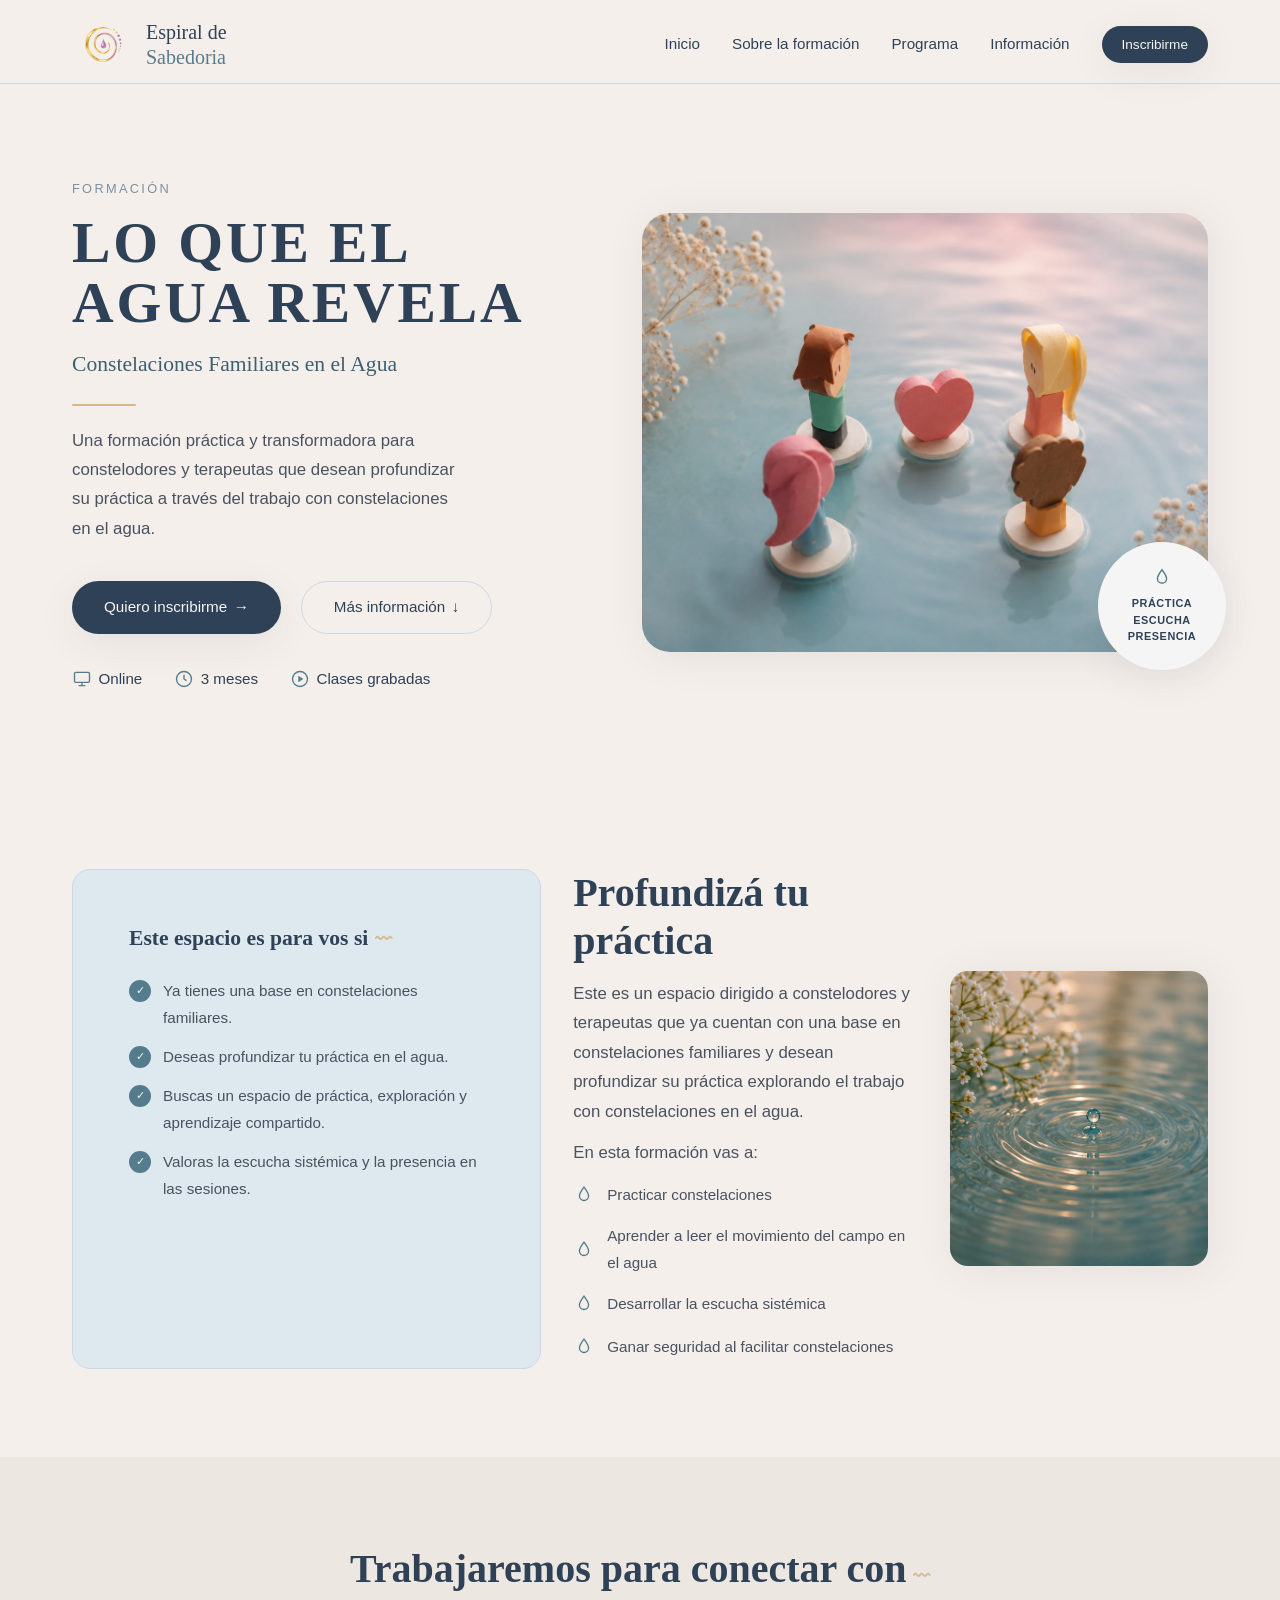
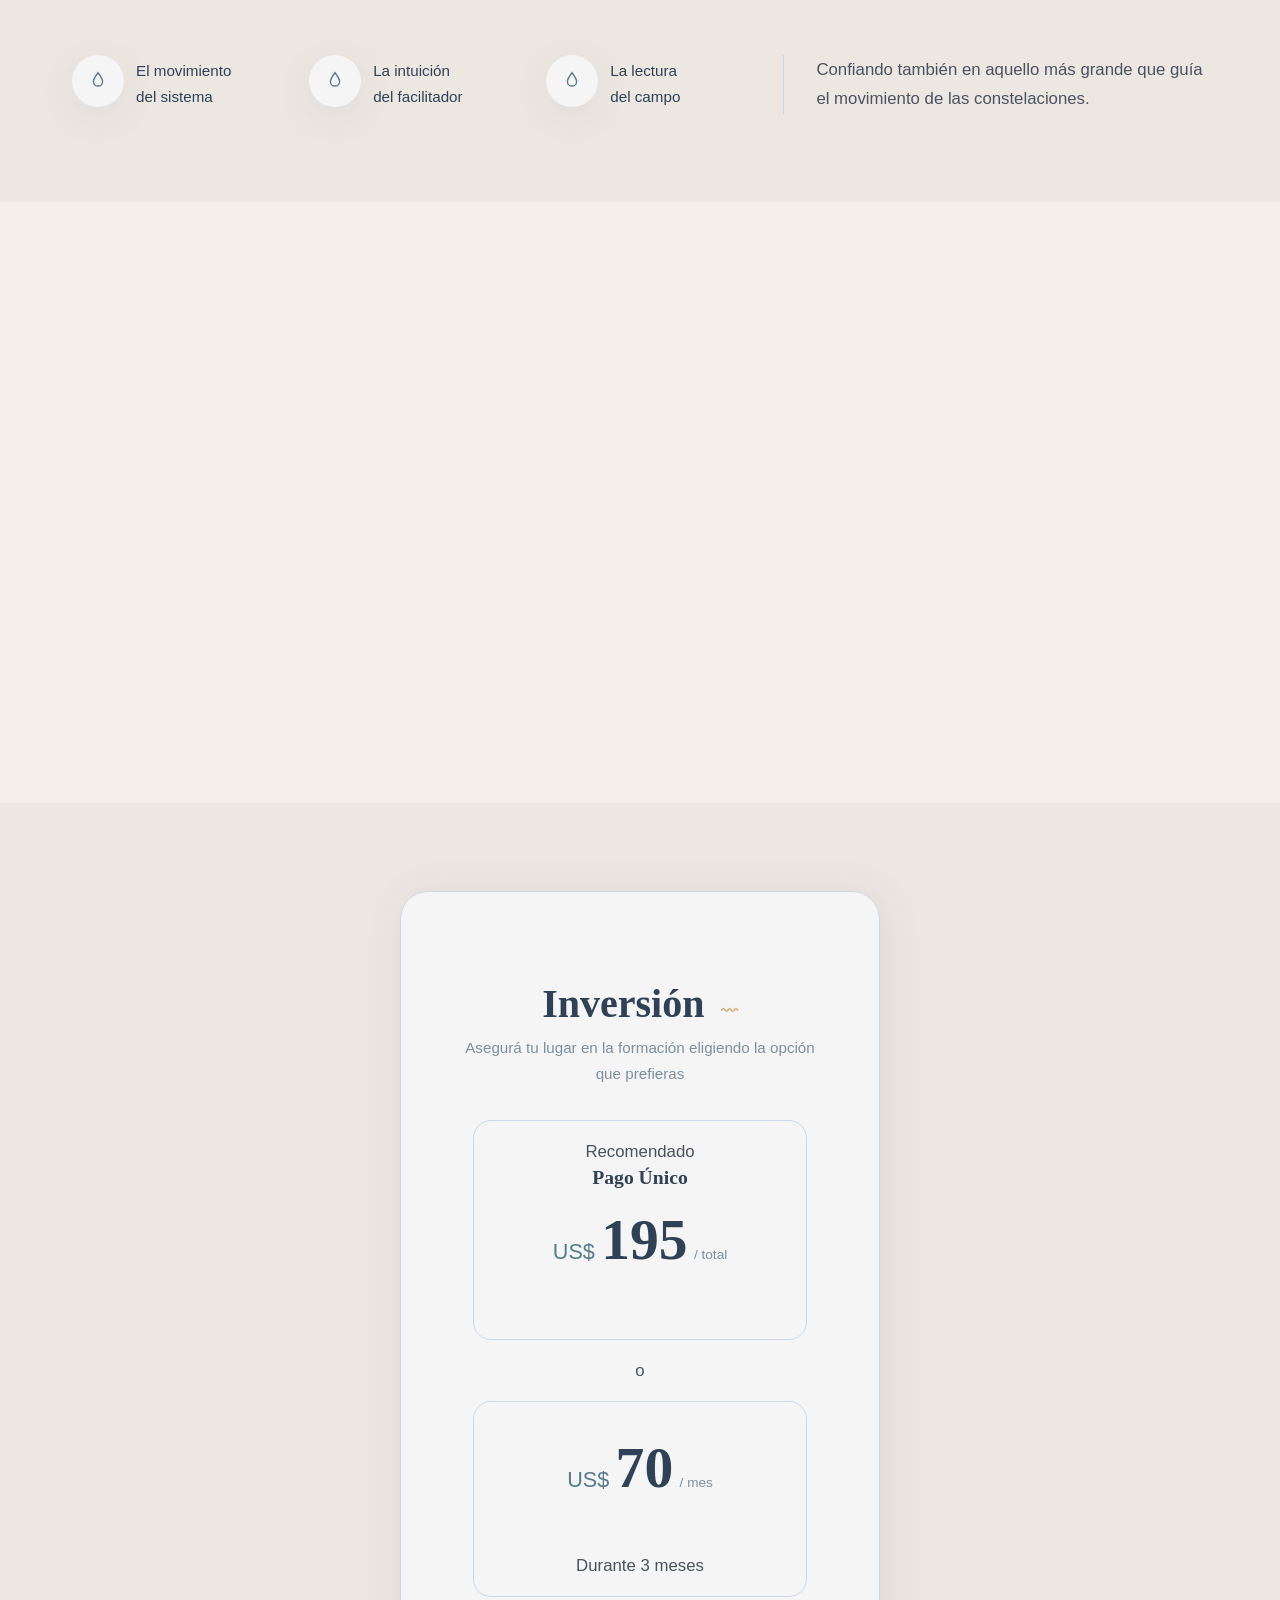
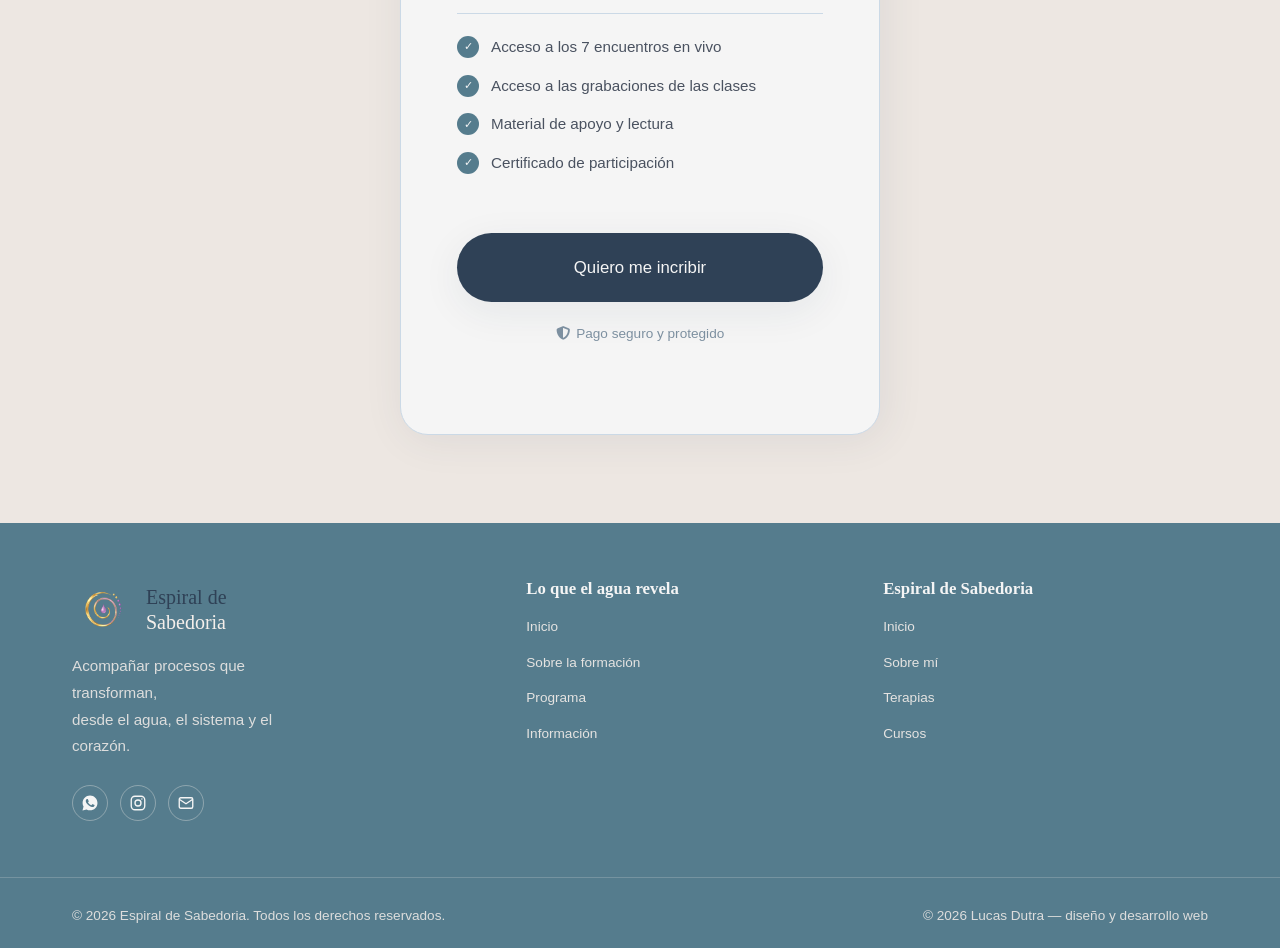
==== commit fd9e22a5: "correção na ordem de links de pagamento e adição de favicon" ====
--- a/index.html
+++ b/index.html
@@ -49,7 +49,7 @@
   </script>
 
   <!-- Favicon -->
-  <link rel="icon" href="favicon.ico">
+  <link rel="icon" href="/images/favicon.svg">
   <link rel="apple-touch-icon" href="apple-touch-icon.png">
 
   <!-- Fonts -->
@@ -414,7 +414,7 @@
             <a href="https://wise.com/pay/r/UfIxovxx234_boI" class="btn btn--primary" target="_blank"
               onclick="abrirModalConfirmacao()">Pagar ahora <span><img src="https://cdn.simpleicons.org/wise/F5F5F5" alt="Wise" width="24" height="24"></span></a>
 
-            <a href="https://nubank.com.br/cobranca/p1ZFTS1cXj2wsb4q" class="btn btn--primary" target="_blank"
+            <a href="https://nubank.com.br/cobranca/my5bzIQ5Ej2wsb4q" class="btn btn--primary" target="_blank"
               onclick="abrirModalConfirmacao()">Pagar ahora <span><img src="https://cdn.simpleicons.org/nubank/F5F5F5" alt="Nubank" width="24" height="24"></span></a>
             </div>
             
@@ -426,7 +426,7 @@
               <a href="https://wise.com/pay/r/i1pGY9ULZzp6MOY" class="btn btn--primary" target="_blank"
                 onclick="abrirModalConfirmacao()">Pagar ahora <span><img src="https://cdn.simpleicons.org/wise/F5F5F5" alt="Wise" width="24" height="24"></span></a>
 
-              <a href="https://nubank.com.br/cobranca/my5bzIQ5Ej2wsb4q" class="btn btn--primary" target="_blank"
+              <a href="https://nubank.com.br/cobranca/p1ZFTS1cXj2wsb4q" class="btn btn--primary" target="_blank"
                 onclick="abrirModalConfirmacao()">Pagar ahora <span><img src="https://cdn.simpleicons.org/nubank/F5F5F5" alt="Nubank" width="24" height="24"></span></a>
             
           </div>
@@ -436,11 +436,11 @@
       </div>
 
       <div id="modalConfirmacao" class="modal-overlay">
-        <div class="modal-content">
+        <div class="modal-content" id="confirm-modal">
           <h3>¡Libera tu acceso!</h3>
           <p>Después de realizar el pago, envía el comprobante para solicitar tu acceso.</p>
 
-          <a href="https://wa.me/5491112345678" target="_blank" class="btn btn--primary">
+          <a href="https://wa.me/5491112345678" target="_blank" class="btn btn--primary" id="btn-confirm">
             Enviar comprobante por WhatsApp
           </a>
 
@@ -462,7 +462,7 @@
         <p class="footer__brand-tagline">Acompañar procesos que transforman,<br>desde el agua, el sistema y el corazón.
         </p>
         <div class="footer__social">
-          <a href="https://wa.me/5491112345678" target="_blank" rel="noopener" aria-label="WhatsApp">
+          <a href="https://wa.me/5196704735" target="_blank" rel="noopener" aria-label="WhatsApp">
             <svg width="18" height="18" viewBox="0 0 24 24" fill="currentColor">
               <path
                 d="M12.04 2C6.58 2 2.13 6.45 2.13 11.91c0 1.75.46 3.39 1.26 4.81L2 22l5.42-1.36a9.83 9.83 0 0 0 4.62 1.18h.01c5.46 0 9.91-4.45 9.91-9.91C21.96 6.45 17.5 2 12.04 2Zm5.8 14.1c-.24.68-1.4 1.3-1.93 1.35-.5.05-1.02.24-3.44-.72-2.9-1.15-4.77-4.1-4.92-4.29-.14-.19-1.17-1.56-1.17-2.97 0-1.42.74-2.11 1-2.4.26-.29.57-.36.76-.36.19 0 .38 0 .55.01.18.01.42-.07.65.5.24.58.82 2 .89 2.15.07.14.12.31.02.5-.1.19-.15.31-.29.48-.14.17-.3.37-.43.5-.14.14-.29.29-.12.57.17.29.75 1.24 1.62 2 1.11.99 2.05 1.3 2.34 1.44.29.14.46.12.63-.07.17-.19.72-.84.92-1.13.19-.29.38-.24.64-.14.26.1 1.66.78 1.94.93.29.14.48.21.55.33.07.12.07.68-.17 1.36Z" />
--- a/style.css
+++ b/style.css
@@ -238,6 +238,13 @@
 .arrow, .arrow-down { transition: var(--transition-base); }
 .btn:hover .arrow { transform: translateX(3px); }
 .btn:hover .arrow-down { transform: translateY(3px); }
+
+#btn-confirm {
+  width: 100%;
+  max-width: 100%;
+  box-sizing: border-box;
+  white-space: normal;
+}
 
 /* ==========================================================================
    HERO
@@ -672,6 +679,11 @@
 
 .btn-close { background: none; border: none; margin-top: 1rem; cursor: pointer; text-decoration: underline; }
 
+
+#confirm-modal {
+  display: flex;
+  flex-direction: column;
+}
 
 /* ==========================================================================
    FOOTER
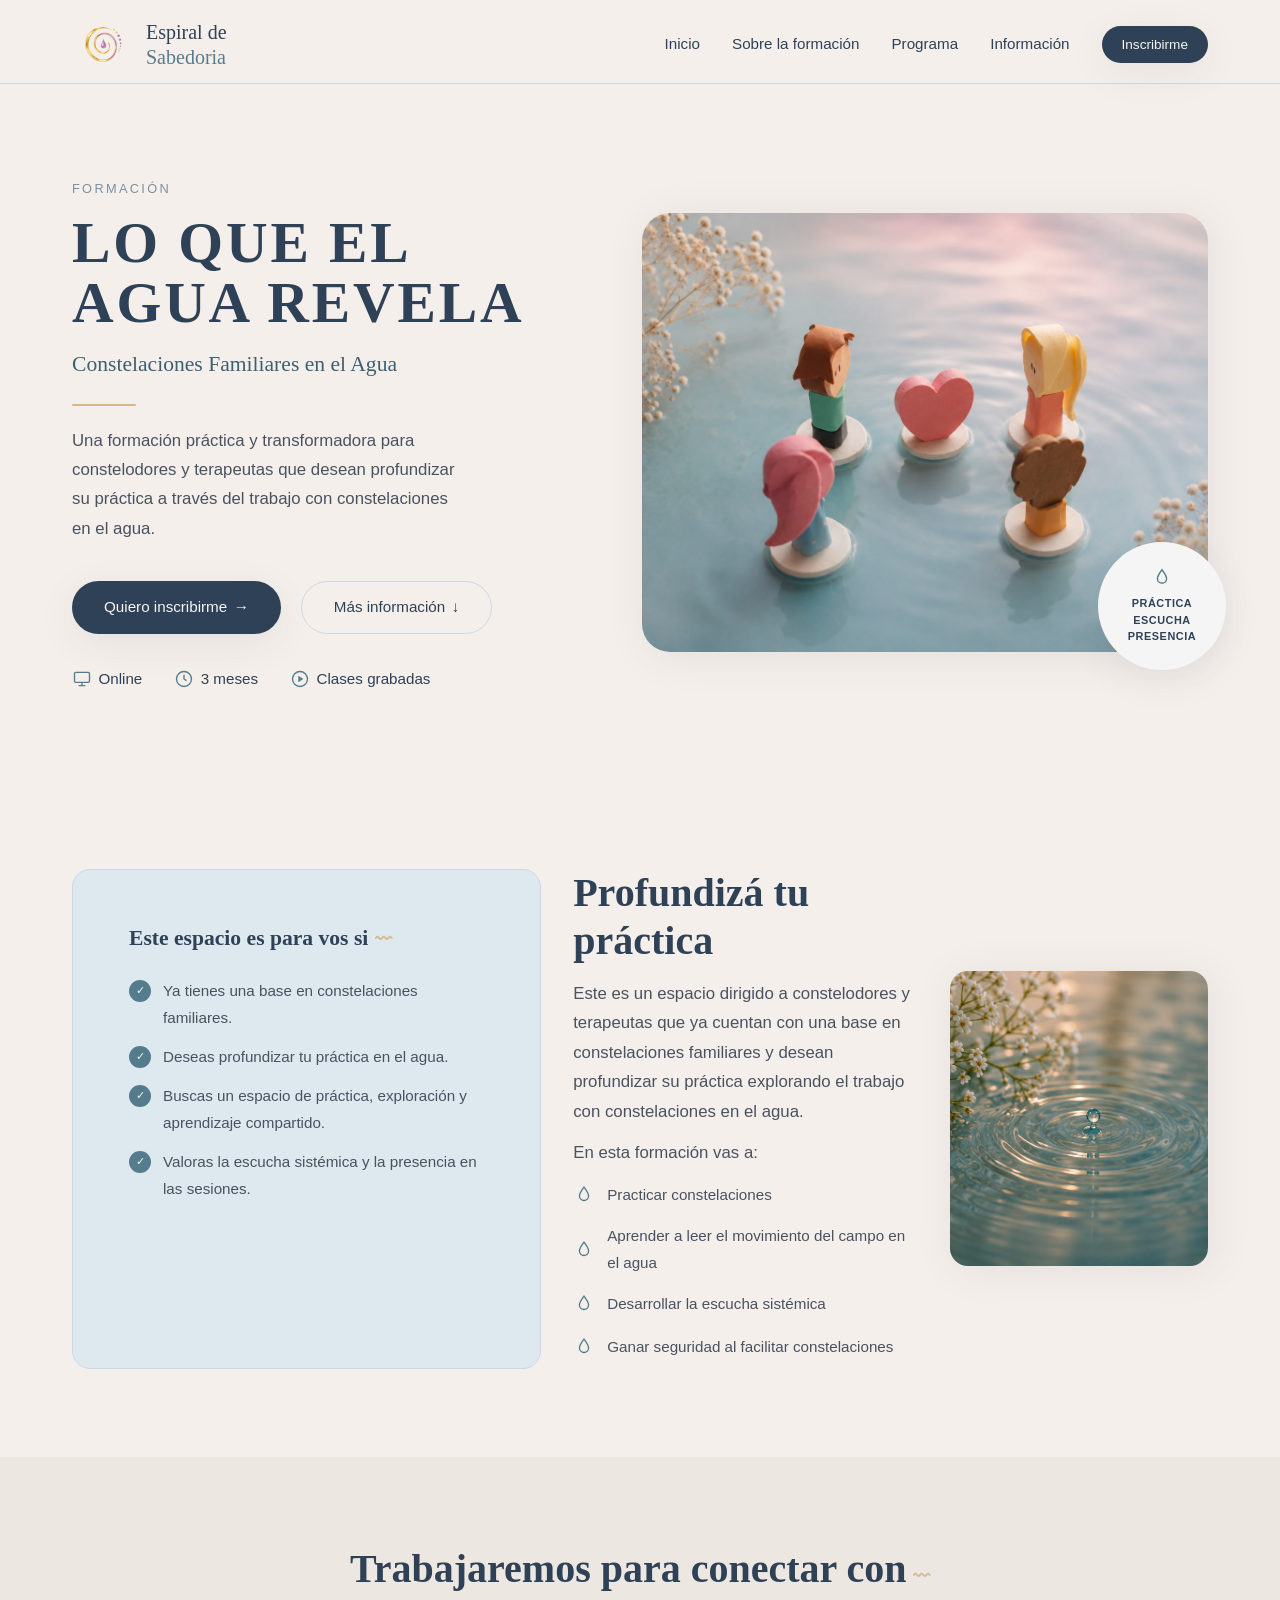
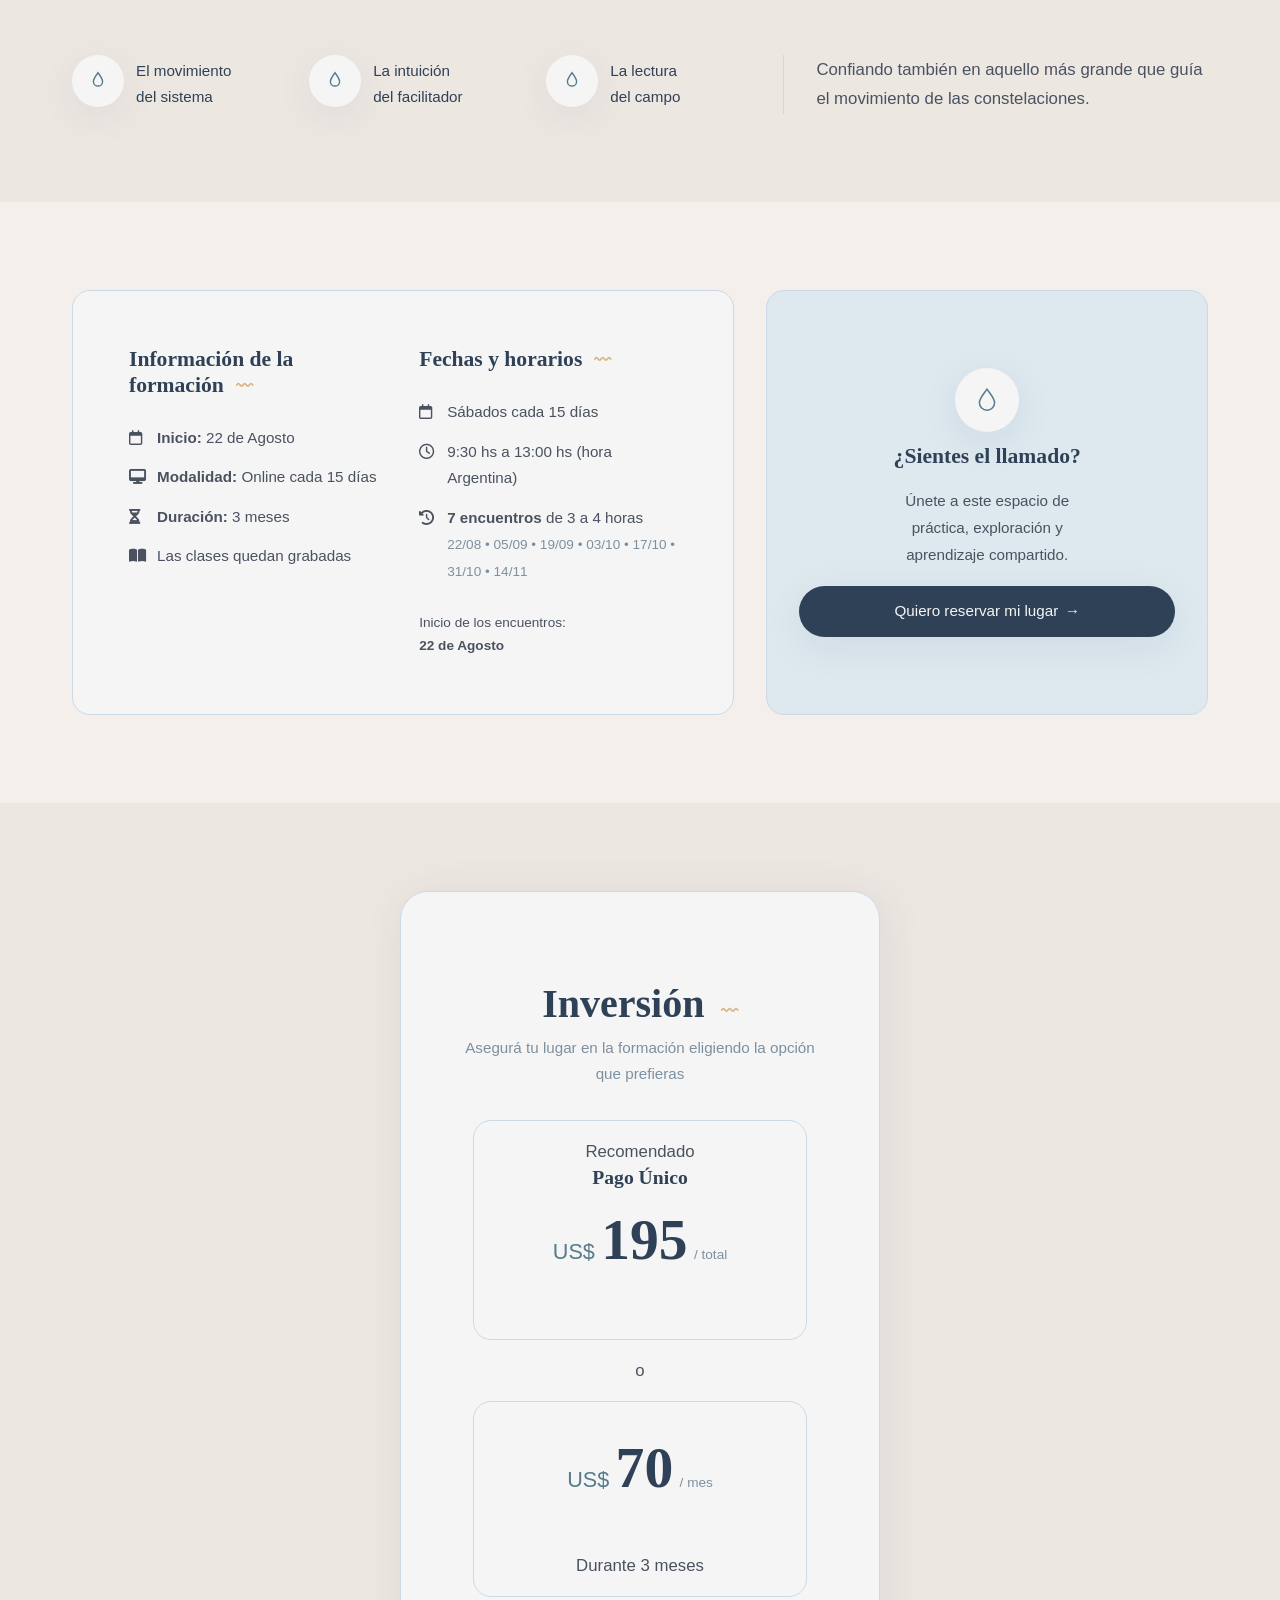
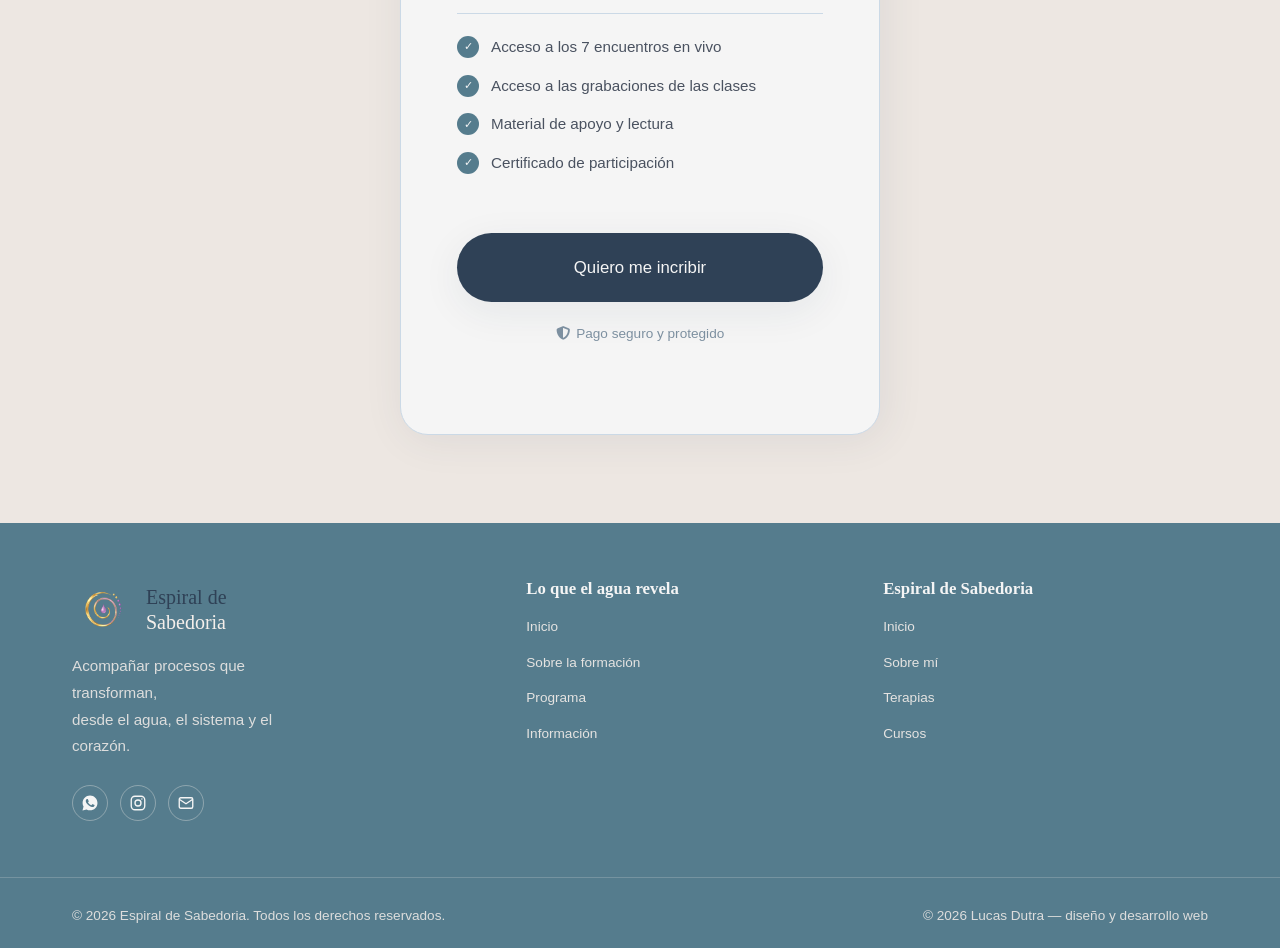
==== commit e6342f7f: "fix: adding the og:image" ====
--- a/index.html
+++ b/index.html
@@ -25,14 +25,14 @@
   <meta property="og:description"
     content="Formación online para consteladores y terapeutas que desean profundizar su práctica con Constelaciones Familiares en el Agua.">
   <meta property="og:url" content="https://SEU-DOMINIO.com/curso-constelaciones-agua">
-  <meta property="og:image" content="https://SEU-DOMINIO.com/images/og-image.jpg">
+  <meta property="og:image" content="https://taller-pi-bay.vercel.app/images/espiral-de-sabedoria-og-1200x630.jpg">
   <meta property="og:site_name" content="Espiral de Sabedoria">
 
   <!-- Twitter -->
   <meta name="twitter:card" content="summary_large_image">
   <meta name="twitter:title" content="Curso de Constelaciones Familiares en el Agua">
   <meta name="twitter:description" content="Formación online para consteladores y terapeutas.">
-  <meta name="twitter:image" content="https://SEU-DOMINIO.com/images/og-image.jpg">
+  <meta name="twitter:image" content="https://taller-pi-bay.vercel.app/images/espiral-de-sabedoria-og-1200x630.jpg">
 
   <!-- Schema.org -->
   <script type="application/ld+json">
